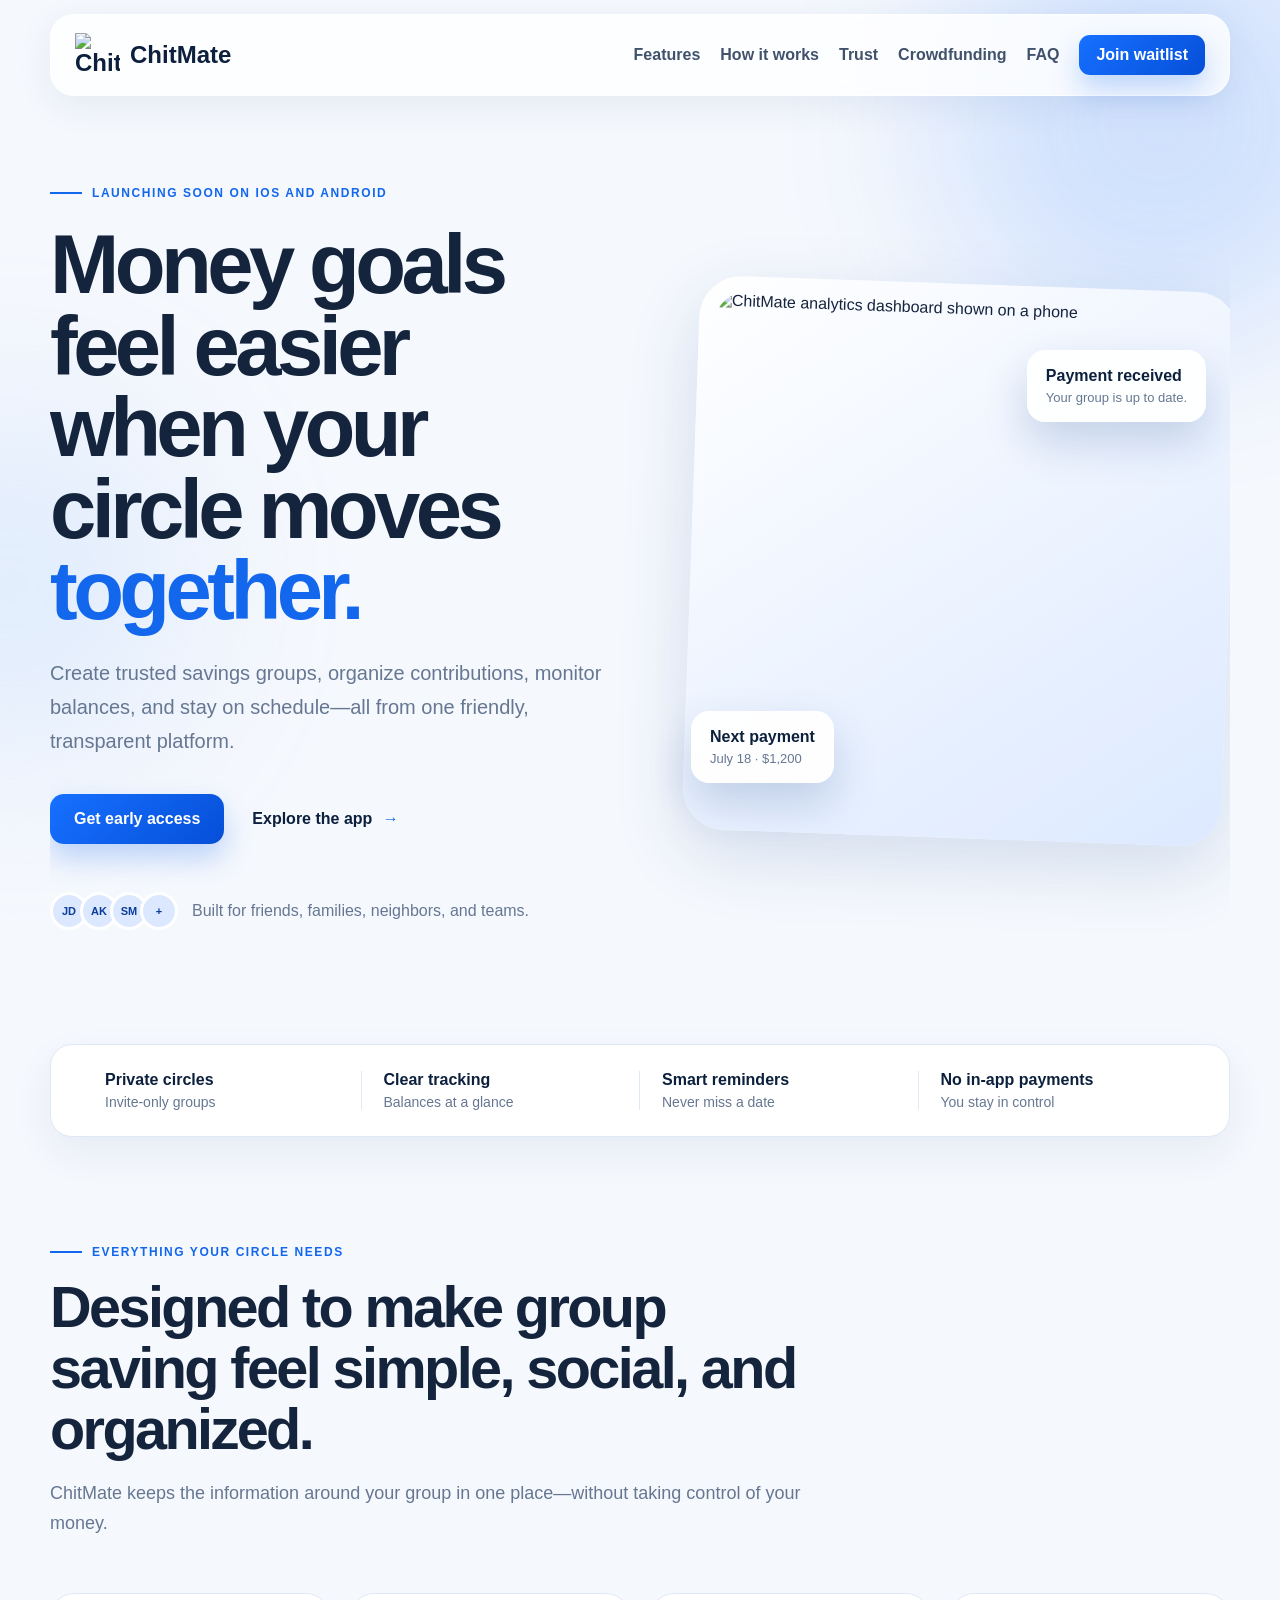
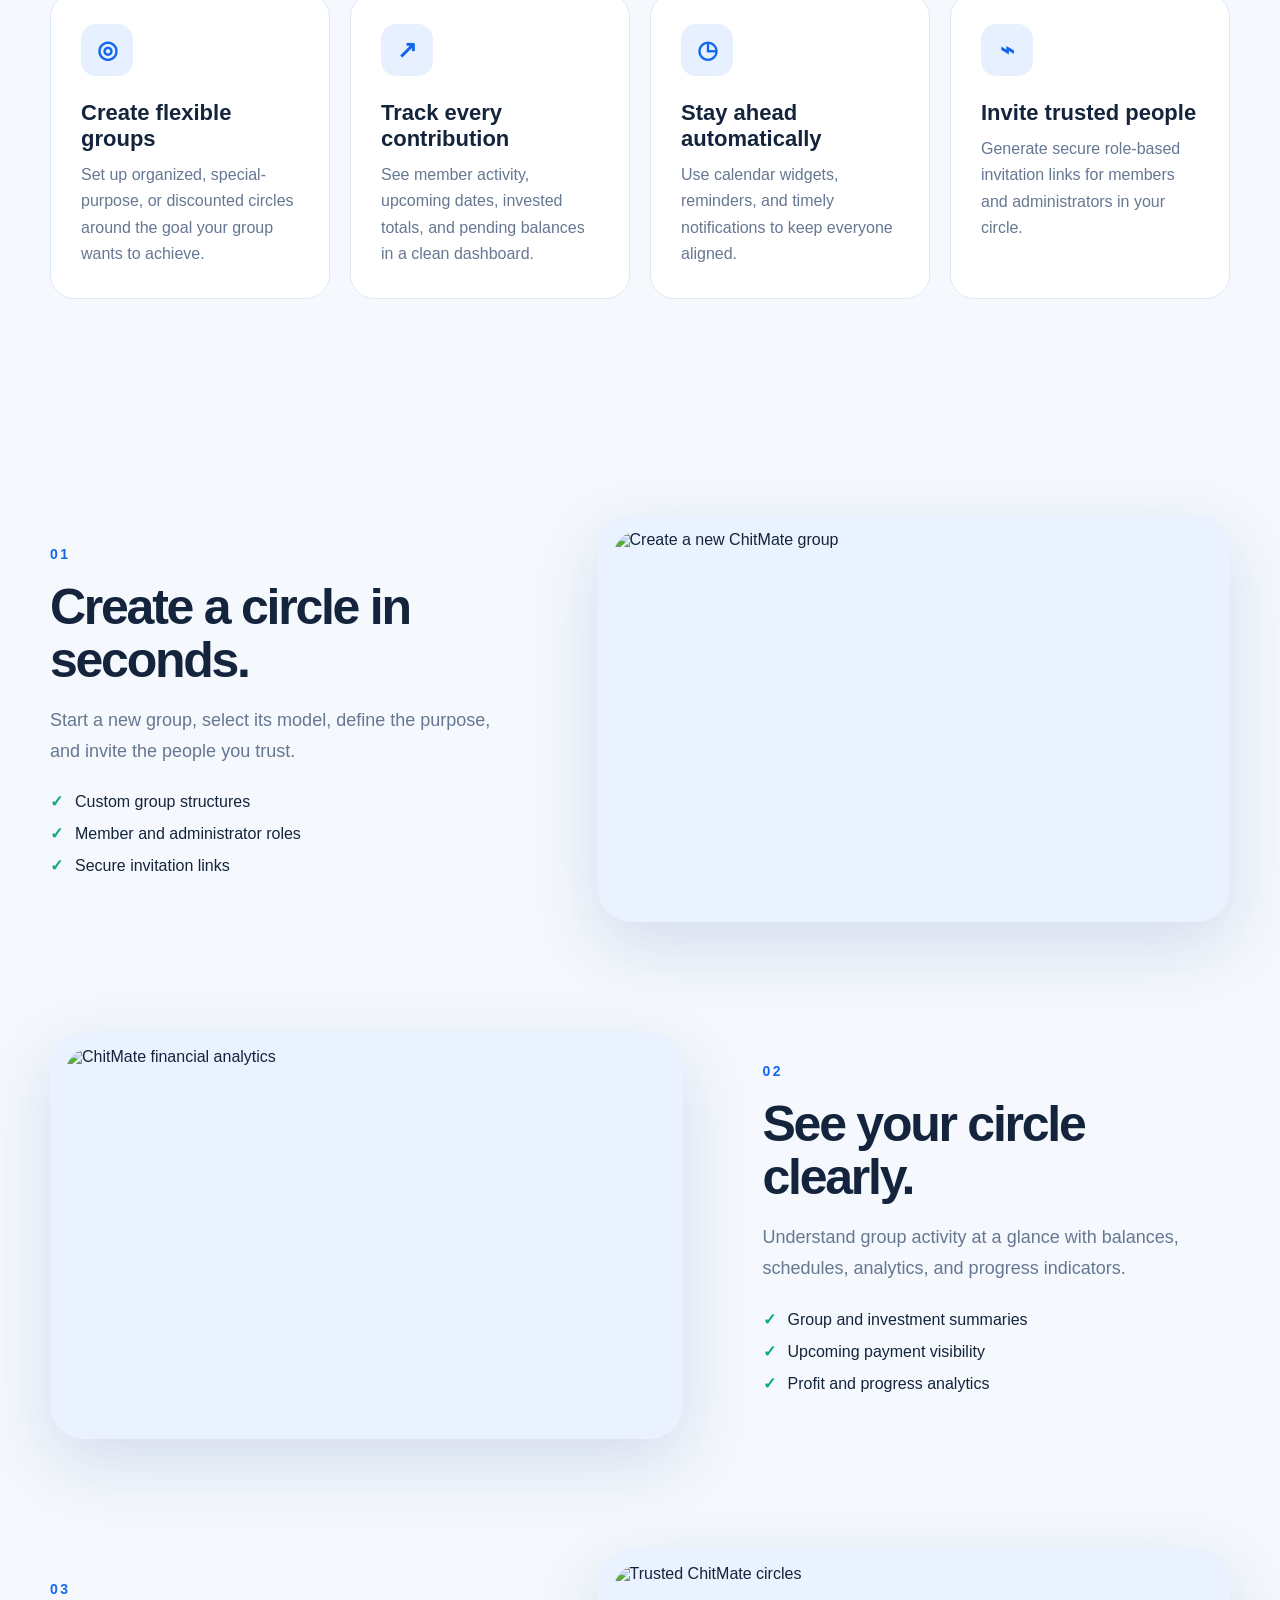
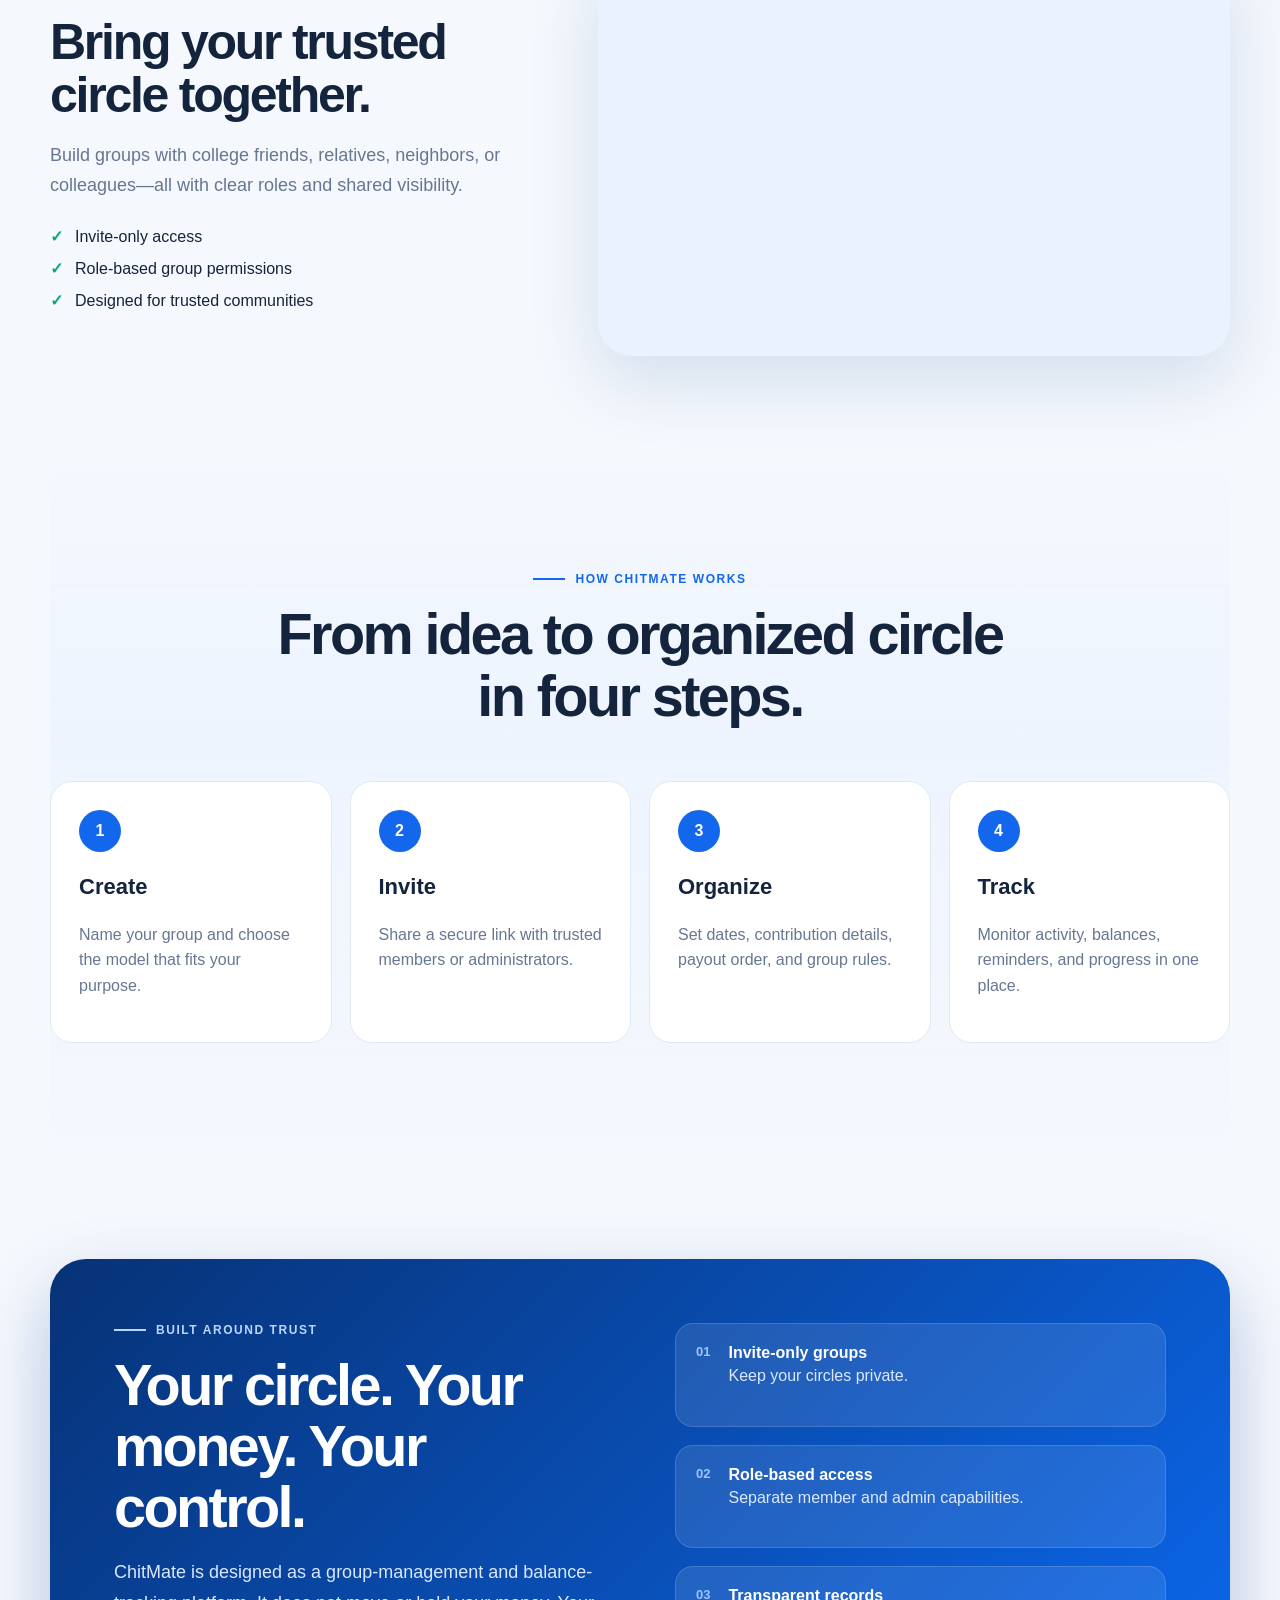
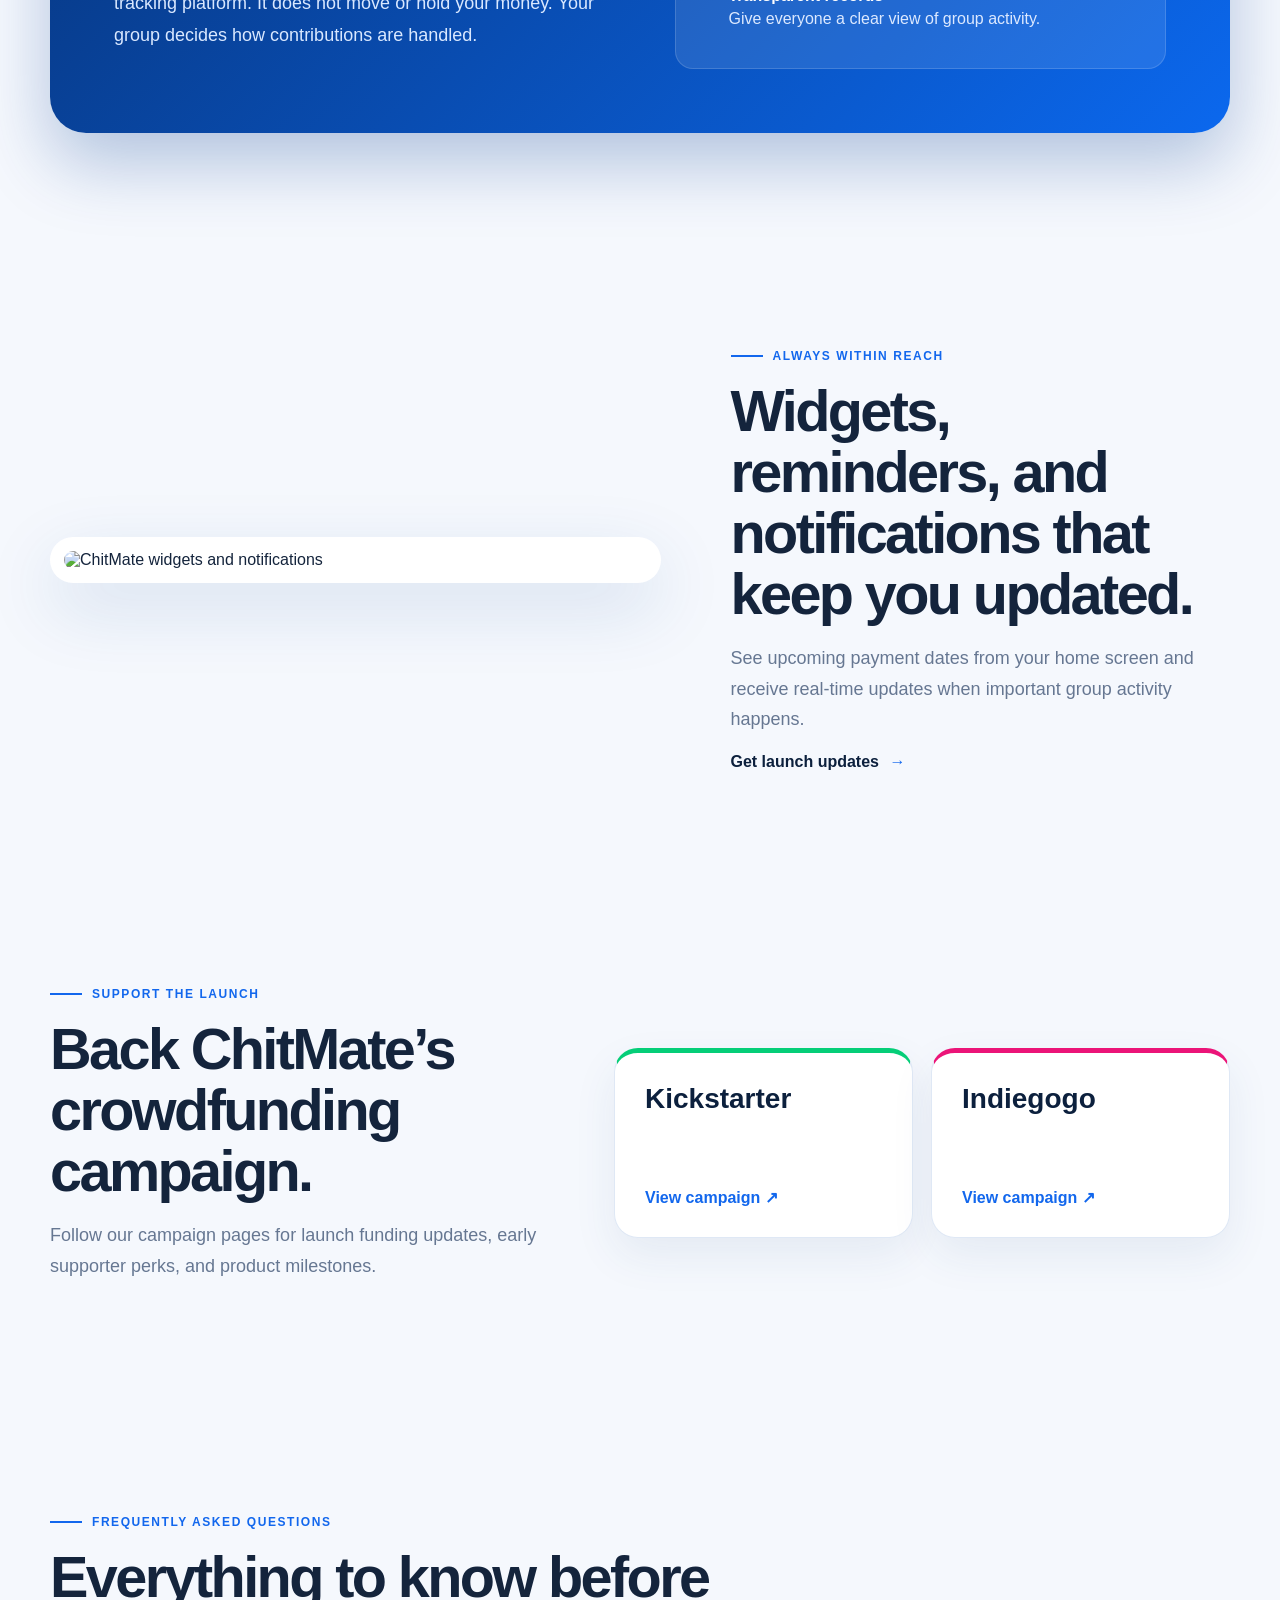
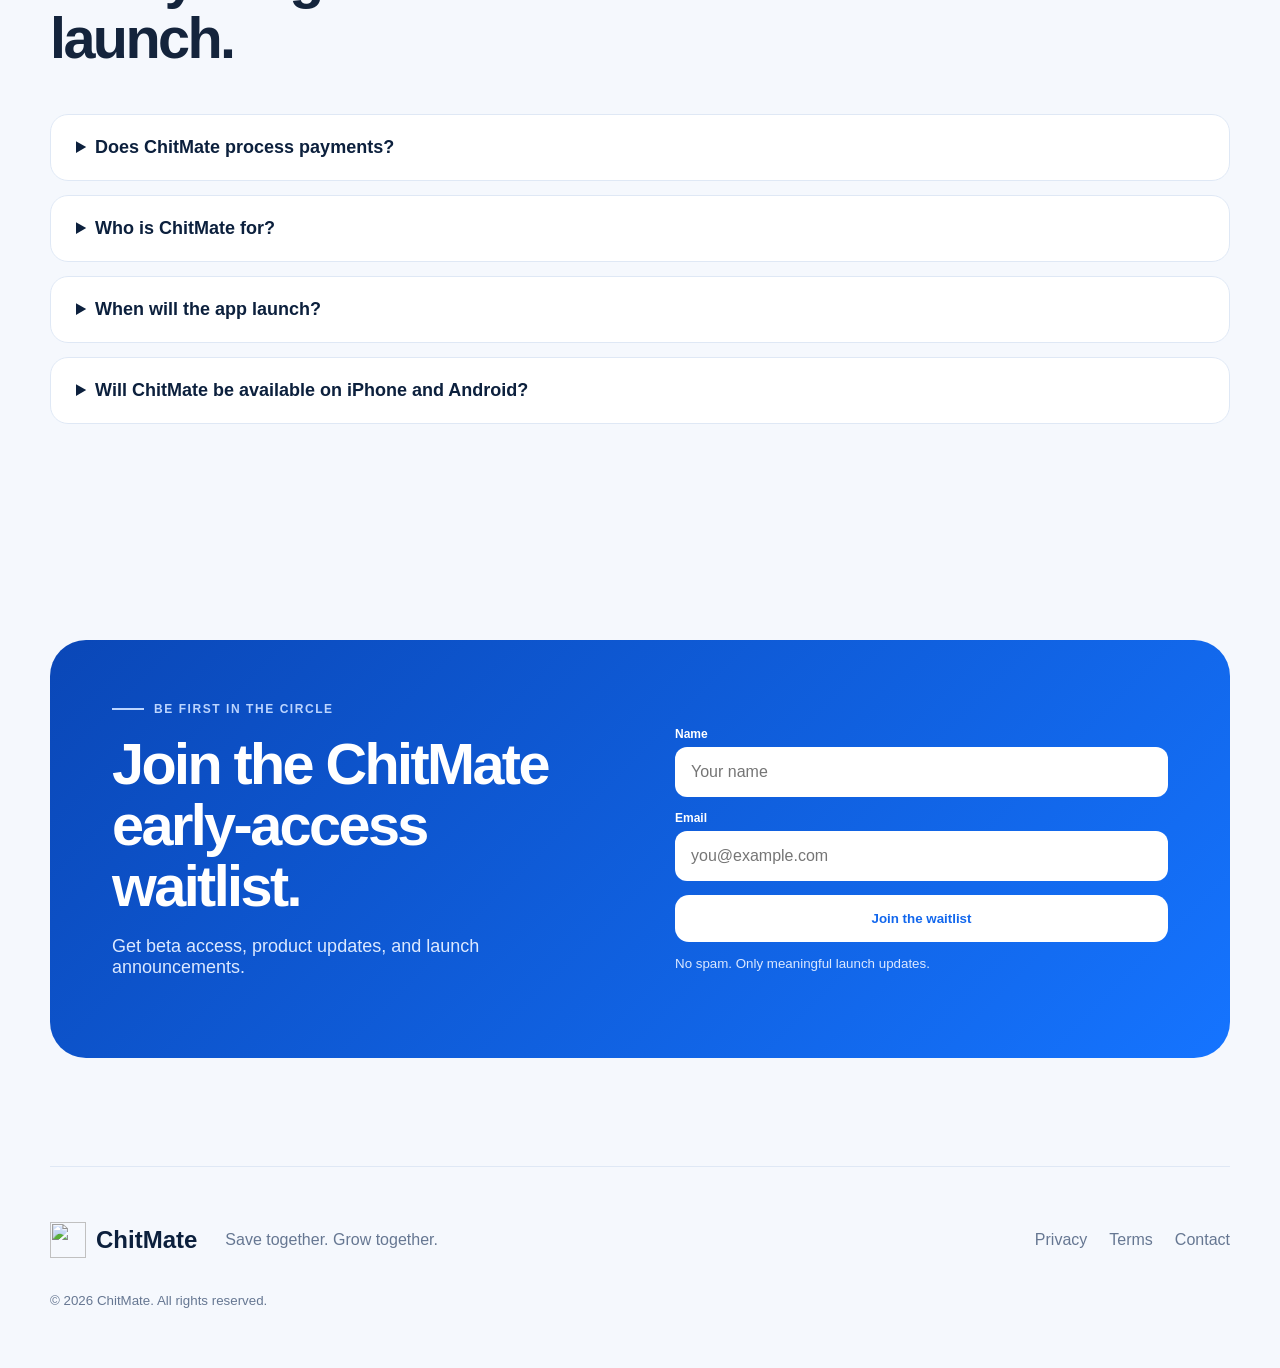
==== index.html @ e9d5e206 "Add files via upload" ====
<!doctype html>
<html lang="en">
<head>
  <meta charset="utf-8" />
  <meta name="viewport" content="width=device-width, initial-scale=1" />
  <meta name="description" content="ChitMate helps trusted circles organize rotating savings groups, track contributions, balances, reminders, and shared goals." />
  <meta name="theme-color" content="#1167ef" />
  <meta property="og:title" content="ChitMate — Save together. Grow together." />
  <meta property="og:description" content="A modern platform for trusted savings circles with analytics, reminders, and transparent group management." />
  <meta property="og:image" content="assets/analytics-feature.png" />
  <title>ChitMate — Save together. Grow together.</title>
  <link rel="icon" href="assets/chitmate-logo.png" />
  <link rel="stylesheet" href="styles.css?v=20260617" />
</head>
<body>
  <div class="ambient ambient-one"></div>
  <div class="ambient ambient-two"></div>

  <header class="site-header">
    <a class="brand" href="#top" aria-label="ChitMate home">
      <img src="assets/chitmate-logo.png" alt="ChitMate logo" />
      <span>ChitMate</span>
    </a>
    <button class="menu-button" aria-label="Open navigation" aria-expanded="false">☰</button>
    <nav class="nav-links" aria-label="Main navigation">
      <a href="#features">Features</a>
      <a href="#how-it-works">How it works</a>
      <a href="#trust">Trust</a>
      <a href="#crowdfunding">Crowdfunding</a>
      <a href="#faq">FAQ</a>
      <a class="button button-small" href="waitlist.html">Join waitlist</a>
    </nav>
  </header>

  <main id="top">
    <section class="hero section">
      <div class="hero-copy reveal">
        <div class="eyebrow"><span></span> Launching soon on iOS and Android</div>
        <h1>Money goals feel easier when your circle moves <em>together.</em></h1>
        <p class="hero-text">Create trusted savings groups, organize contributions, monitor balances, and stay on schedule—all from one friendly, transparent platform.</p>
        <div class="hero-actions">
          <a class="button" href="waitlist.html">Get early access</a>
          <a class="text-link" href="#features">Explore the app <span>→</span></a>
        </div>
        <div class="social-proof">
          <div class="avatars"><span>JD</span><span>AK</span><span>SM</span><span>+</span></div>
          <p>Built for friends, families, neighbors, and teams.</p>
        </div>
      </div>

      <div class="hero-visual reveal">
        <div class="phone-shell">
          <img src="assets/analytics-feature.png" alt="ChitMate analytics dashboard shown on a phone" />
        </div>
        <div class="floating-card floating-one">
          <strong>Payment received</strong>
          <span>Your group is up to date.</span>
        </div>
        <div class="floating-card floating-two">
          <strong>Next payment</strong>
          <span>July 18 · $1,200</span>
        </div>
      </div>
    </section>

    <section class="trust-strip" aria-label="ChitMate benefits">
      <div><strong>Private circles</strong><span>Invite-only groups</span></div>
      <div><strong>Clear tracking</strong><span>Balances at a glance</span></div>
      <div><strong>Smart reminders</strong><span>Never miss a date</span></div>
      <div><strong>No in-app payments</strong><span>You stay in control</span></div>
    </section>

    <section class="section intro" id="features">
      <div class="section-heading reveal">
        <div class="eyebrow"><span></span> Everything your circle needs</div>
        <h2>Designed to make group saving feel simple, social, and organized.</h2>
        <p>ChitMate keeps the information around your group in one place—without taking control of your money.</p>
      </div>

      <div class="feature-grid">
        <article class="feature-card reveal">
          <div class="feature-icon">◎</div>
          <h3>Create flexible groups</h3>
          <p>Set up organized, special-purpose, or discounted circles around the goal your group wants to achieve.</p>
        </article>
        <article class="feature-card reveal">
          <div class="feature-icon">↗</div>
          <h3>Track every contribution</h3>
          <p>See member activity, upcoming dates, invested totals, and pending balances in a clean dashboard.</p>
        </article>
        <article class="feature-card reveal">
          <div class="feature-icon">◷</div>
          <h3>Stay ahead automatically</h3>
          <p>Use calendar widgets, reminders, and timely notifications to keep everyone aligned.</p>
        </article>
        <article class="feature-card reveal">
          <div class="feature-icon">⌁</div>
          <h3>Invite trusted people</h3>
          <p>Generate secure role-based invitation links for members and administrators in your circle.</p>
        </article>
      </div>
    </section>

    <section class="showcase section">
      <div class="showcase-row reveal">
        <div class="showcase-copy">
          <span class="number">01</span>
          <h2>Create a circle in seconds.</h2>
          <p>Start a new group, select its model, define the purpose, and invite the people you trust.</p>
          <ul>
            <li>Custom group structures</li>
            <li>Member and administrator roles</li>
            <li>Secure invitation links</li>
          </ul>
        </div>
        <div class="showcase-image"><img src="assets/groups-feature.png" alt="Create a new ChitMate group" loading="lazy" /></div>
      </div>

      <div class="showcase-row reverse reveal">
        <div class="showcase-copy">
          <span class="number">02</span>
          <h2>See your circle clearly.</h2>
          <p>Understand group activity at a glance with balances, schedules, analytics, and progress indicators.</p>
          <ul>
            <li>Group and investment summaries</li>
            <li>Upcoming payment visibility</li>
            <li>Profit and progress analytics</li>
          </ul>
        </div>
        <div class="showcase-image"><img src="assets/analytics-feature.png" alt="ChitMate financial analytics" loading="lazy" /></div>
      </div>

      <div class="showcase-row reveal">
        <div class="showcase-copy">
          <span class="number">03</span>
          <h2>Bring your trusted circle together.</h2>
          <p>Build groups with college friends, relatives, neighbors, or colleagues—all with clear roles and shared visibility.</p>
          <ul>
            <li>Invite-only access</li>
            <li>Role-based group permissions</li>
            <li>Designed for trusted communities</li>
          </ul>
        </div>
        <div class="showcase-image"><img src="assets/trusted-circles.png" alt="Trusted ChitMate circles" loading="lazy" /></div>
      </div>
    </section>

    <section class="section steps" id="how-it-works">
      <div class="section-heading centered reveal">
        <div class="eyebrow"><span></span> How ChitMate works</div>
        <h2>From idea to organized circle in four steps.</h2>
      </div>
      <div class="steps-grid">
        <div class="step reveal"><b>1</b><h3>Create</h3><p>Name your group and choose the model that fits your purpose.</p></div>
        <div class="step reveal"><b>2</b><h3>Invite</h3><p>Share a secure link with trusted members or administrators.</p></div>
        <div class="step reveal"><b>3</b><h3>Organize</h3><p>Set dates, contribution details, payout order, and group rules.</p></div>
        <div class="step reveal"><b>4</b><h3>Track</h3><p>Monitor activity, balances, reminders, and progress in one place.</p></div>
      </div>
    </section>

    <section class="section security" id="trust">
      <div class="security-panel reveal">
        <div>
          <div class="eyebrow light"><span></span> Built around trust</div>
          <h2>Your circle. Your money. Your control.</h2>
          <p>ChitMate is designed as a group-management and balance-tracking platform. It does not move or hold your money. Your group decides how contributions are handled.</p>
        </div>
        <div class="security-points">
          <div><b>01</b><span><strong>Invite-only groups</strong>Keep your circles private.</span></div>
          <div><b>02</b><span><strong>Role-based access</strong>Separate member and admin capabilities.</span></div>
          <div><b>03</b><span><strong>Transparent records</strong>Give everyone a clear view of group activity.</span></div>
        </div>
      </div>
    </section>

    <section class="section widgets reveal">
      <div class="widgets-image"><img src="assets/widgets-feature.png" alt="ChitMate widgets and notifications" loading="lazy" /></div>
      <div class="widgets-copy">
        <div class="eyebrow"><span></span> Always within reach</div>
        <h2>Widgets, reminders, and notifications that keep you updated.</h2>
        <p>See upcoming payment dates from your home screen and receive real-time updates when important group activity happens.</p>
        <a class="text-link" href="waitlist.html">Get launch updates <span>→</span></a>
      </div>
    </section>

    <section class="section crowdfunding" id="crowdfunding">
      <div class="section-heading reveal">
        <div class="eyebrow"><span></span> Support the launch</div>
        <h2>Back ChitMate’s crowdfunding campaign.</h2>
        <p>Follow our campaign pages for launch funding updates, early supporter perks, and product milestones.</p>
      </div>
      <div class="crowdfunding-links reveal">
        <a class="crowdfunding-link kickstarter" href="https://www.kickstarter.com/" target="_blank" rel="noopener">
          <strong>Kickstarter</strong>
          <span>View campaign</span>
        </a>
        <a class="crowdfunding-link indiegogo" href="https://www.indiegogo.com/" target="_blank" rel="noopener">
          <strong>Indiegogo</strong>
          <span>View campaign</span>
        </a>
      </div>
    </section>

    <section class="section faq" id="faq">
      <div class="section-heading reveal">
        <div class="eyebrow"><span></span> Frequently asked questions</div>
        <h2>Everything to know before launch.</h2>
      </div>
      <div class="faq-list">
        <details class="reveal"><summary>Does ChitMate process payments?</summary><p>No. ChitMate is designed to organize groups, track contributions and balances, and provide reminders. Payments are handled outside the app by the group.</p></details>
        <details class="reveal"><summary>Who is ChitMate for?</summary><p>It is built for trusted circles such as friends, family members, neighbors, colleagues, and community groups working toward shared financial goals.</p></details>
        <details class="reveal"><summary>When will the app launch?</summary><p>The public release is planned for the coming months. Join the waitlist to receive beta invitations and launch updates.</p></details>
        <details class="reveal"><summary>Will ChitMate be available on iPhone and Android?</summary><p>The launch plan includes both iOS and Android. Platform availability may be phased during beta testing.</p></details>
      </div>
    </section>

    <section class="section waitlist" id="waitlist">
      <div class="waitlist-card reveal">
        <div>
          <div class="eyebrow light"><span></span> Be first in the circle</div>
          <h2>Join the ChitMate early-access waitlist.</h2>
          <p>Get beta access, product updates, and launch announcements.</p>
        </div>
        <form name="waitlist" method="POST" data-netlify="true" netlify-honeypot="bot-field" id="waitlist-form">
          <input type="hidden" name="form-name" value="waitlist" />
          <p class="hidden"><label>Don’t fill this out: <input name="bot-field" /></label></p>
          <label><span>Name</span><input required name="name" type="text" placeholder="Your name" /></label>
          <label><span>Email</span><input required name="email" type="email" placeholder="you@example.com" /></label>
          <button class="button button-white" type="submit">Join the waitlist</button>
          <small id="form-message">No spam. Only meaningful launch updates.</small>
        </form>
      </div>
    </section>
  </main>

  <footer>
    <a class="brand" href="#top"><img src="assets/chitmate-logo.png" alt="" /><span>ChitMate</span></a>
    <p>Save together. Grow together.</p>
    <div><a href="privacy.html">Privacy</a><a href="terms.html">Terms</a><a href="mailto:hello@yourdomain.com">Contact</a></div>
    <small>© <span id="year"></span> ChitMate. All rights reserved.</small>
  </footer>

  <script src="script.js?v=20260617"></script>
</body>
</html>
---- styles.css ----
:root{
  --blue:#1267ed;--blue-dark:#0b3d99;--navy:#0c203d;--ink:#14243c;
  --muted:#667792;--bg:#f5f8fd;--line:#dfe8f5;--white:#fff;--green:#0ca77e;
  --shadow:0 24px 70px rgba(22,72,150,.15);--radius:28px
}
*{box-sizing:border-box}html{scroll-behavior:smooth}body{margin:0;font-family:Inter,ui-sans-serif,-apple-system,BlinkMacSystemFont,"Segoe UI",sans-serif;background:var(--bg);color:var(--ink);overflow-x:hidden}a{text-decoration:none;color:inherit}img{max-width:100%;display:block}.ambient{position:fixed;border-radius:50%;filter:blur(80px);opacity:.28;z-index:-1}.ambient-one{width:440px;height:440px;background:#75a9ff;right:-100px;top:-100px}.ambient-two{width:360px;height:360px;background:#b5d3ff;left:-170px;top:45%}
.site-header{width:min(1180px,calc(100% - 36px));height:82px;margin:14px auto 0;display:flex;align-items:center;justify-content:space-between;padding:0 24px;background:rgba(255,255,255,.82);backdrop-filter:blur(18px);border:1px solid rgba(255,255,255,.85);border-radius:24px;position:sticky;top:12px;z-index:20;box-shadow:0 10px 35px rgba(40,79,130,.08)}.brand{display:flex;align-items:center;gap:10px;font-size:24px;font-weight:800;color:var(--navy)}.brand img{width:45px;height:45px;object-fit:contain}.nav-links{display:flex;gap:20px;align-items:center;color:#40516b;font-weight:650}.nav-links>a:not(.button):hover{color:var(--blue)}.menu-button{display:none;border:0;background:none;font-size:24px}
.section{width:min(1180px,calc(100% - 36px));margin:0 auto;padding:108px 0}.hero{min-height:780px;display:grid;grid-template-columns:1.02fr .98fr;gap:80px;align-items:center;padding-top:90px;overflow:hidden}.eyebrow{display:flex;align-items:center;gap:10px;text-transform:uppercase;letter-spacing:.13em;font-size:12px;font-weight:800;color:var(--blue)}.eyebrow span{width:32px;height:2px;background:currentColor}.hero h1{font-size:clamp(52px,6.5vw,88px);line-height:.98;letter-spacing:-.055em;margin:24px 0}.hero h1 em{font-style:normal;color:var(--blue)}.hero-text{font-size:20px;line-height:1.7;color:var(--muted);max-width:650px}.hero-actions{display:flex;align-items:center;gap:28px;margin-top:36px}.button{display:inline-flex;align-items:center;justify-content:center;background:linear-gradient(135deg,#1670ff,#064fd8);color:#fff;border:0;border-radius:14px;padding:16px 24px;font-weight:800;box-shadow:0 14px 28px rgba(19,103,237,.25);cursor:pointer}.button-small{padding:11px 17px;border-radius:11px}.text-link{font-weight:800;color:var(--navy)}.text-link span{color:var(--blue);margin-left:6px}.social-proof{display:flex;align-items:center;gap:14px;margin-top:42px;color:var(--muted)}.avatars{display:flex}.avatars span{width:38px;height:38px;border-radius:50%;display:grid;place-items:center;background:#dbe8ff;border:3px solid white;margin-left:-8px;color:var(--blue-dark);font-size:11px;font-weight:800}.avatars span:first-child{margin-left:0}
.hero-visual{position:relative;min-width:0}.phone-shell{padding:16px;border-radius:42px;background:linear-gradient(145deg,#fff,#dce9ff);box-shadow:var(--shadow);transform:rotate(2deg)}.phone-shell img{border-radius:30px;aspect-ratio:1/1.03;object-fit:cover}.floating-card{position:absolute;background:rgba(255,255,255,.96);border:1px solid white;border-radius:18px;padding:16px 18px;box-shadow:0 20px 45px rgba(21,67,133,.2);display:flex;flex-direction:column;gap:5px;animation:float 5s ease-in-out infinite}.floating-card strong{color:var(--navy)}.floating-card span{color:var(--muted);font-size:13px}.floating-one{right:24px;top:12%}.floating-two{left:0;bottom:10%;animation-delay:-2.5s}@keyframes float{50%{transform:translateY(-12px)}}
.trust-strip{width:min(1180px,calc(100% - 36px));margin:auto;background:#fff;border:1px solid var(--line);border-radius:22px;padding:26px 32px;display:grid;grid-template-columns:repeat(4,1fr);box-shadow:0 16px 38px rgba(38,77,132,.07)}.trust-strip div{padding:0 22px;border-right:1px solid var(--line);display:flex;flex-direction:column;gap:5px}.trust-strip div:last-child{border:0}.trust-strip strong{color:var(--navy)}.trust-strip span{font-size:14px;color:var(--muted)}
.section-heading{max-width:760px}.section-heading.centered{text-align:center;margin:auto}.section-heading.centered .eyebrow{justify-content:center}.section h2{font-size:clamp(38px,4.5vw,62px);line-height:1.06;letter-spacing:-.045em;margin:18px 0}.section-heading p,.showcase-copy p,.widgets-copy p{font-size:18px;line-height:1.7;color:var(--muted)}.feature-grid{display:grid;grid-template-columns:repeat(4,1fr);gap:20px;margin-top:54px}.feature-card{background:#fff;border:1px solid var(--line);border-radius:24px;padding:30px;transition:.25s ease}.feature-card:hover{transform:translateY(-7px);box-shadow:var(--shadow)}.feature-icon{width:52px;height:52px;display:grid;place-items:center;border-radius:15px;background:#e7f0ff;color:var(--blue);font-size:24px;font-weight:900}.feature-card h3{font-size:22px;margin:24px 0 10px}.feature-card p{margin:0;color:var(--muted);line-height:1.65}
.showcase{display:flex;flex-direction:column;gap:110px}.showcase-row{display:grid;grid-template-columns:.85fr 1.15fr;gap:80px;align-items:center}.showcase-row.reverse{grid-template-columns:1.15fr .85fr}.showcase-row.reverse .showcase-copy{order:2}.showcase-copy .number{font-size:14px;font-weight:900;color:var(--blue);letter-spacing:.18em}.showcase-copy h2{font-size:50px}.showcase-copy ul{padding:0;list-style:none;display:grid;gap:13px;margin-top:26px}.showcase-copy li:before{content:"✓";color:var(--green);font-weight:900;margin-right:12px}.showcase-image{background:#eaf2ff;padding:16px;border-radius:34px;box-shadow:var(--shadow)}.showcase-image img{border-radius:24px;width:100%;aspect-ratio:16/10;object-fit:cover}
.steps{background:linear-gradient(180deg,transparent,#edf4ff 40%,transparent)}.steps-grid{display:grid;grid-template-columns:repeat(4,1fr);gap:18px;margin-top:54px}.step{background:#fff;border:1px solid var(--line);border-radius:22px;padding:28px}.step b{width:42px;height:42px;border-radius:50%;display:grid;place-items:center;background:var(--blue);color:#fff}.step h3{font-size:22px}.step p{color:var(--muted);line-height:1.6}
.security-panel{background:linear-gradient(135deg,#073276,#0b68ee);color:#fff;border-radius:36px;padding:64px;display:grid;grid-template-columns:1fr 1fr;gap:70px;box-shadow:0 30px 70px rgba(4,58,144,.28)}.eyebrow.light{color:#bcd5ff}.security-panel p{color:#d9e8ff;font-size:18px;line-height:1.75}.security-points{display:grid;gap:18px}.security-points>div{display:flex;gap:18px;padding:20px;border-radius:18px;background:rgba(255,255,255,.1);border:1px solid rgba(255,255,255,.15)}.security-points b{font-size:13px;color:#9cc4ff}.security-points span{display:flex;flex-direction:column;gap:5px;color:#dce9ff}.security-points strong{color:white}
.widgets{display:grid;grid-template-columns:1.1fr .9fr;gap:70px;align-items:center}.widgets-image{padding:14px;background:#fff;border-radius:30px;box-shadow:var(--shadow)}.widgets-image img{border-radius:22px}.faq-list{display:grid;gap:14px;margin-top:45px}.faq details{background:#fff;border:1px solid var(--line);border-radius:18px;padding:22px 25px}.faq summary{font-size:18px;font-weight:800;cursor:pointer;color:var(--navy)}.faq details p{color:var(--muted);line-height:1.7;margin-bottom:0}
.crowdfunding{display:grid;grid-template-columns:.9fr 1.1fr;gap:60px;align-items:center}.crowdfunding-links{display:grid;grid-template-columns:repeat(2,minmax(0,1fr));gap:18px}.crowdfunding-link{min-height:190px;padding:30px;border-radius:24px;background:#fff;border:1px solid var(--line);box-shadow:0 18px 44px rgba(38,77,132,.08);display:flex;flex-direction:column;justify-content:space-between;transition:.2s ease}.crowdfunding-link:hover{transform:translateY(-5px);box-shadow:var(--shadow)}.crowdfunding-link strong{font-size:28px;color:var(--navy)}.crowdfunding-link span{font-weight:850;color:var(--blue)}.crowdfunding-link span:after{content:" ↗"}.crowdfunding-link.kickstarter{border-top:5px solid #05ce78}.crowdfunding-link.indiegogo{border-top:5px solid #eb1478}
.waitlist-card{background:linear-gradient(135deg,#0a47b7,#1574ff);border-radius:36px;padding:62px;color:#fff;display:grid;grid-template-columns:1fr 1fr;gap:70px;align-items:center}.waitlist-card p{color:#dce9ff;font-size:18px}.waitlist form,.waitlist-page form{display:grid;gap:14px}.waitlist label span,.waitlist-page label span{display:block;font-size:12px;font-weight:800;margin-bottom:6px}.waitlist input,.waitlist-page input{width:100%;padding:15px;border-radius:12px;border:1px solid rgba(255,255,255,.4);font:inherit}.button-white{background:#fff;color:var(--blue);box-shadow:none}.waitlist small,.waitlist-page small{color:#dbe8ff}.hidden{display:none}
.waitlist-page{min-height:720px;display:grid;grid-template-columns:.9fr 1.1fr;gap:70px;align-items:center;padding-top:92px}.waitlist-page-copy h1{font-size:clamp(52px,6vw,82px);line-height:1;letter-spacing:-.055em;margin:24px 0}.waitlist-page-copy p{font-size:20px;line-height:1.7;color:var(--muted);max-width:640px}.waitlist-page-card{grid-template-columns:1fr}.social-links{display:grid;grid-template-columns:repeat(2,minmax(0,1fr));gap:14px;margin-top:36px;max-width:560px}.social-link{display:flex;align-items:center;justify-content:space-between;min-height:58px;padding:0 18px;border:1px solid var(--line);border-radius:16px;background:#fff;font-weight:850;color:var(--navy);box-shadow:0 14px 34px rgba(38,77,132,.07);transition:.2s ease}.social-link:after{content:"↗";color:var(--blue);font-weight:900}.social-link:hover{transform:translateY(-3px);box-shadow:var(--shadow)}.social-link.discord{border-left:5px solid #5865f2}.social-link.reddit{border-left:5px solid #ff4500}.social-link.youtube{border-left:5px solid #ff0033}.social-link.facebook{border-left:5px solid #1877f2}.social-link.instagram{border-left:5px solid #d62976}
footer{width:min(1180px,calc(100% - 36px));margin:auto;padding:48px 0 60px;border-top:1px solid var(--line);display:grid;grid-template-columns:auto 1fr auto;gap:28px;align-items:center;color:var(--muted)}footer .brand img{width:36px;height:36px}footer div{display:flex;gap:22px}footer small{grid-column:1/-1}
.reveal{opacity:0;transform:translateY(24px);transition:.7s ease}.reveal.visible{opacity:1;transform:none}
@media(max-width:900px){.menu-button{display:block}.nav-links{display:none;position:absolute;top:90px;left:0;right:0;background:#fff;padding:24px;border-radius:18px;box-shadow:var(--shadow);flex-direction:column}.nav-links.open{display:flex}.hero,.showcase-row,.showcase-row.reverse,.widgets,.crowdfunding,.security-panel,.waitlist-card,.waitlist-page{grid-template-columns:1fr}.hero{padding-top:55px}.hero-visual{max-width:650px;margin:auto}.floating-one{right:0}.floating-two{left:0}.feature-grid,.steps-grid{grid-template-columns:repeat(2,1fr)}.trust-strip{grid-template-columns:repeat(2,1fr);gap:20px}.trust-strip div{border:0;padding:0}.showcase-row.reverse .showcase-copy{order:0}footer{grid-template-columns:1fr}}
@media(max-width:600px){.site-header{height:70px;padding:0 16px}.brand{font-size:21px}.brand img{width:39px;height:39px}.section{padding:76px 0}.hero{min-height:auto;gap:46px}.hero h1{font-size:48px}.hero-text{font-size:17px}.hero-actions{align-items:flex-start;flex-direction:column}.floating-card{position:static;margin-top:12px}.trust-strip,.feature-grid,.steps-grid,.social-links,.crowdfunding-links{grid-template-columns:1fr}.showcase{gap:70px}.showcase-row,.showcase-row.reverse{gap:36px}.showcase-copy h2{font-size:40px}.security-panel,.waitlist-card{padding:34px 24px}.waitlist-page{min-height:auto;gap:42px}.waitlist-page-copy h1{font-size:48px}.widgets,.crowdfunding{gap:38px}footer div{flex-wrap:wrap}}
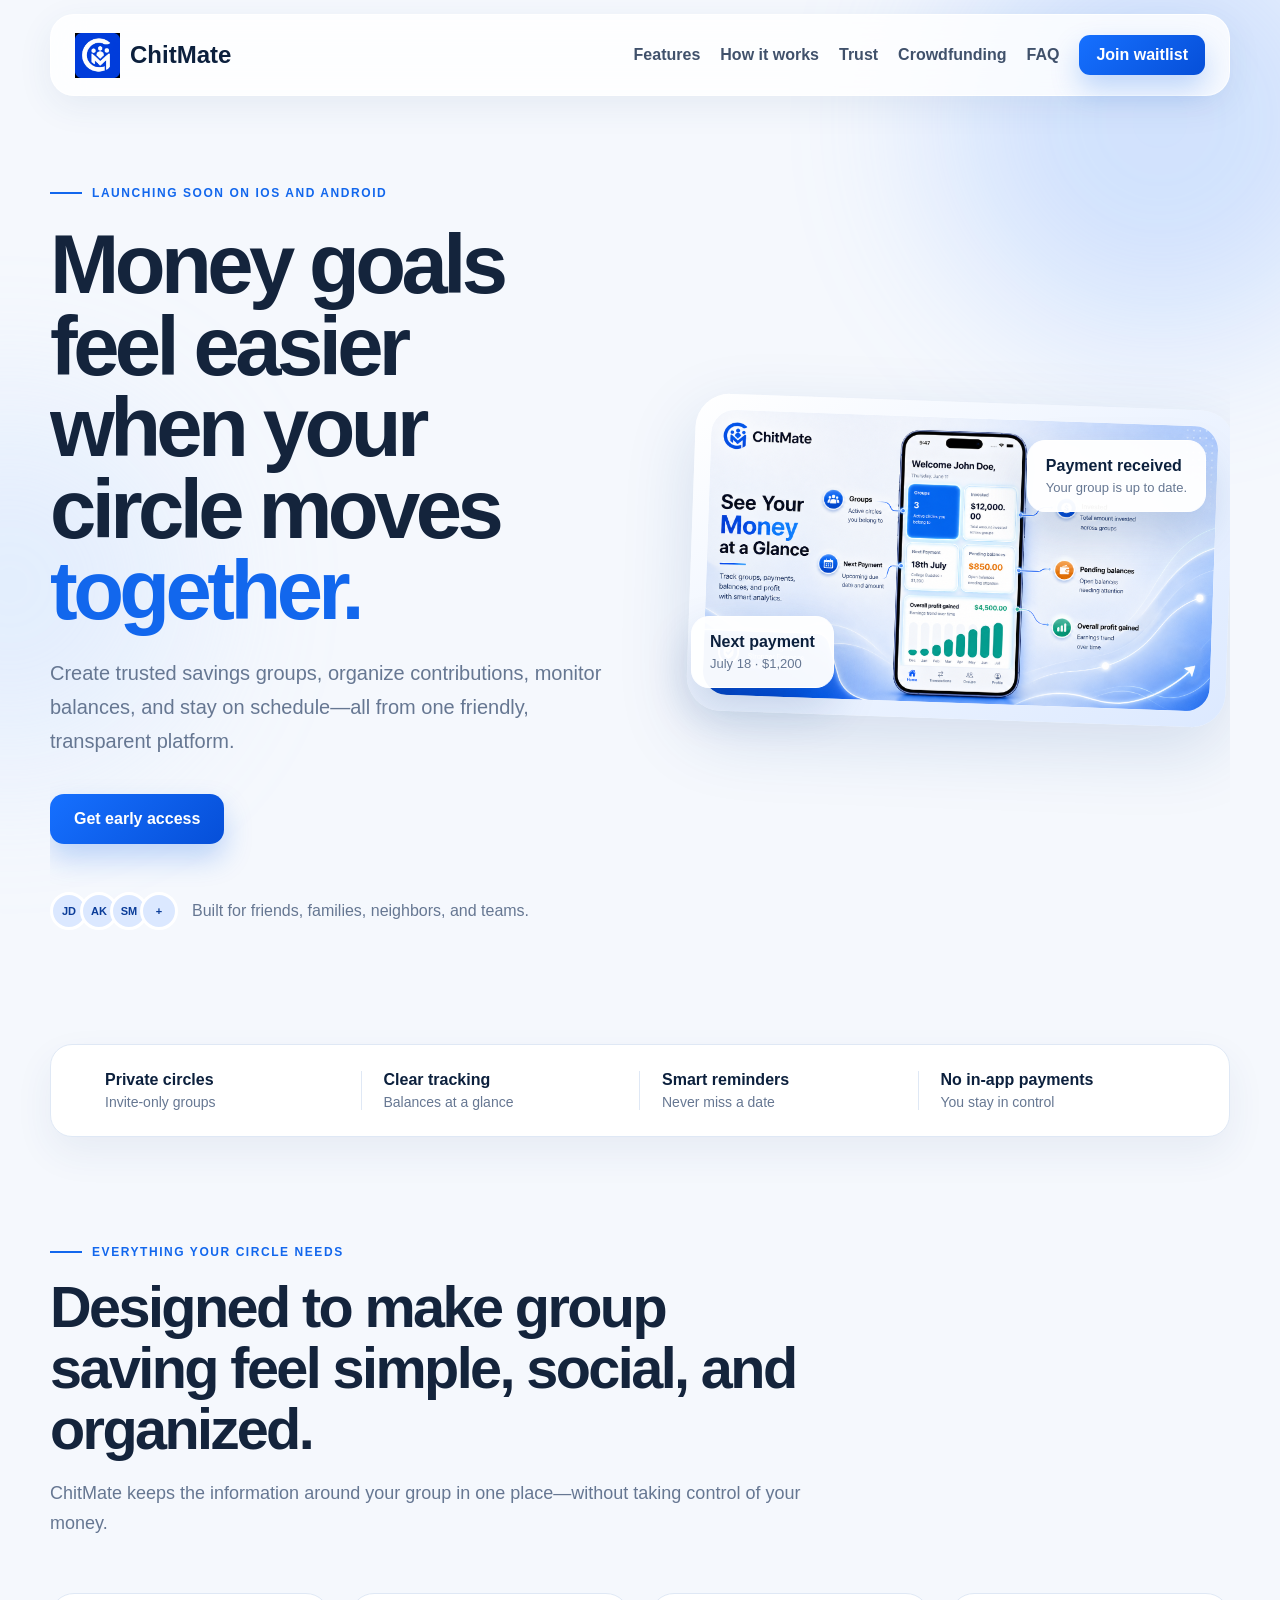
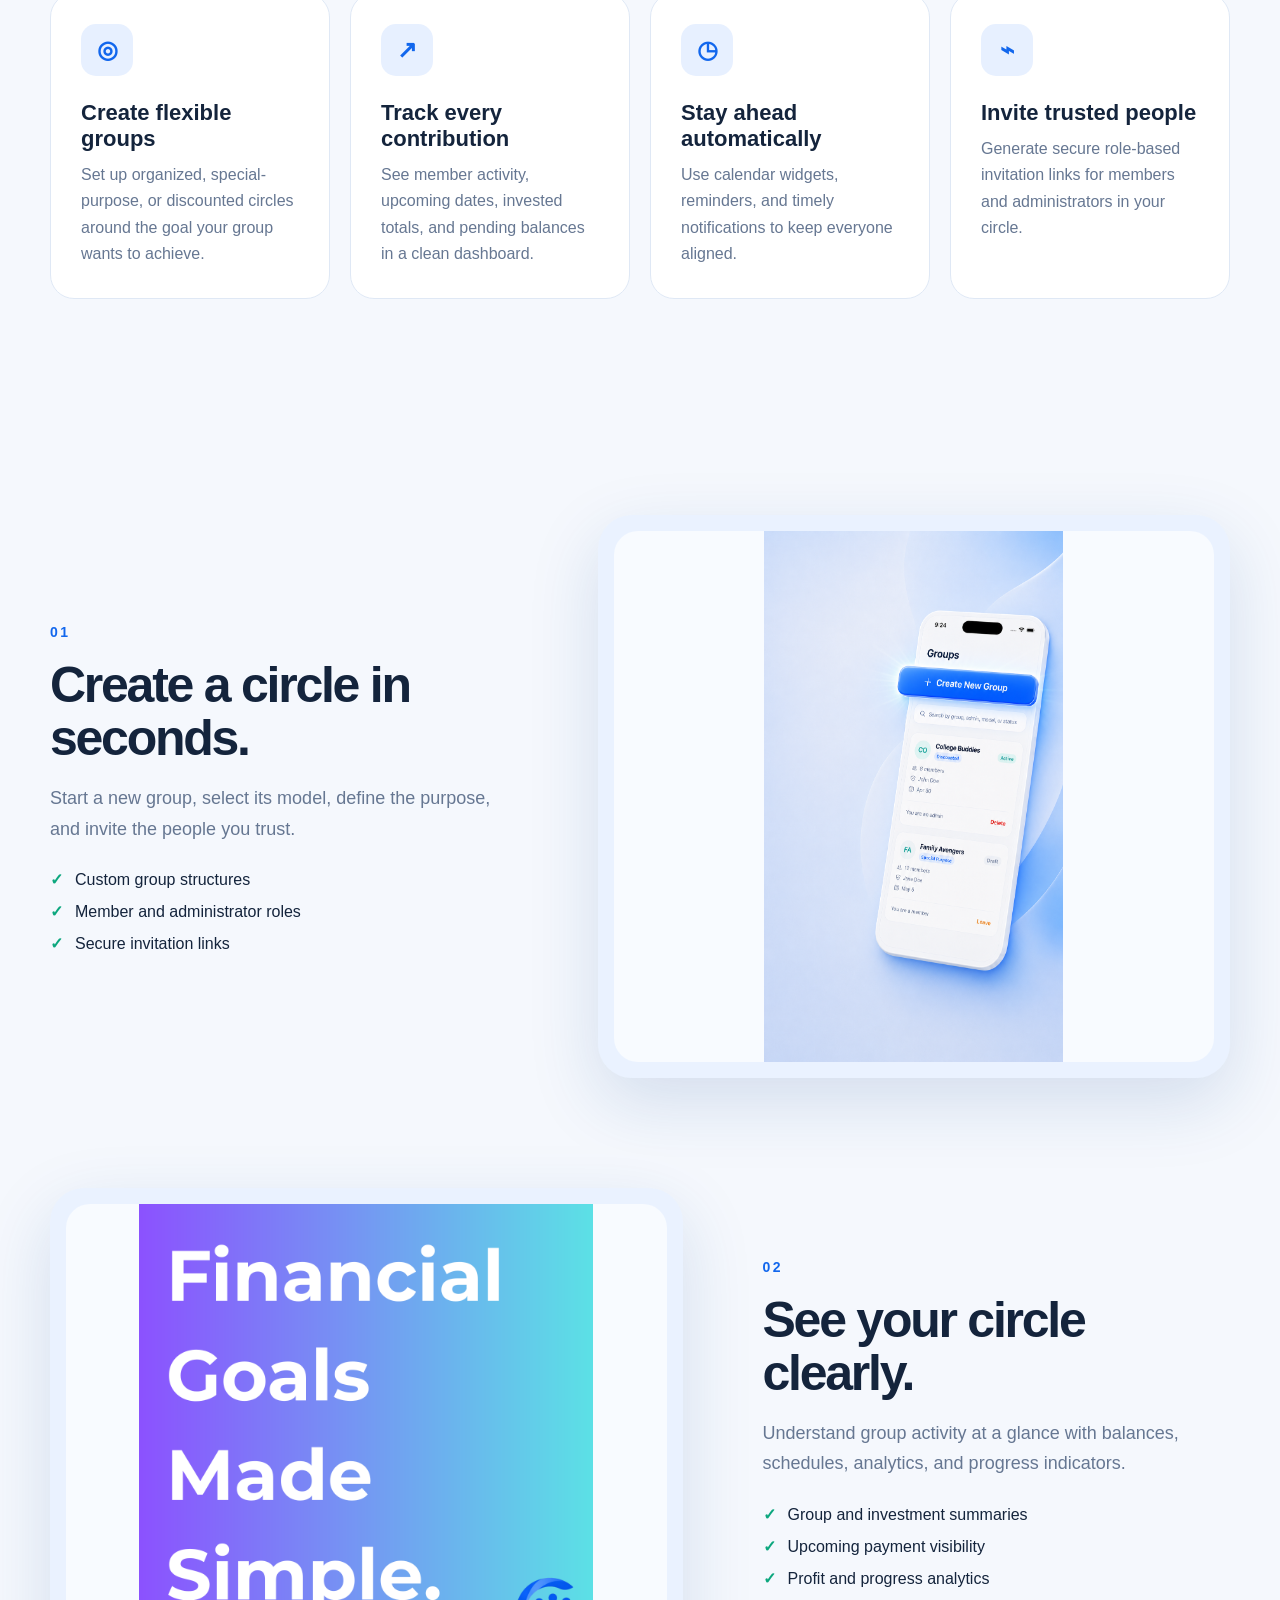
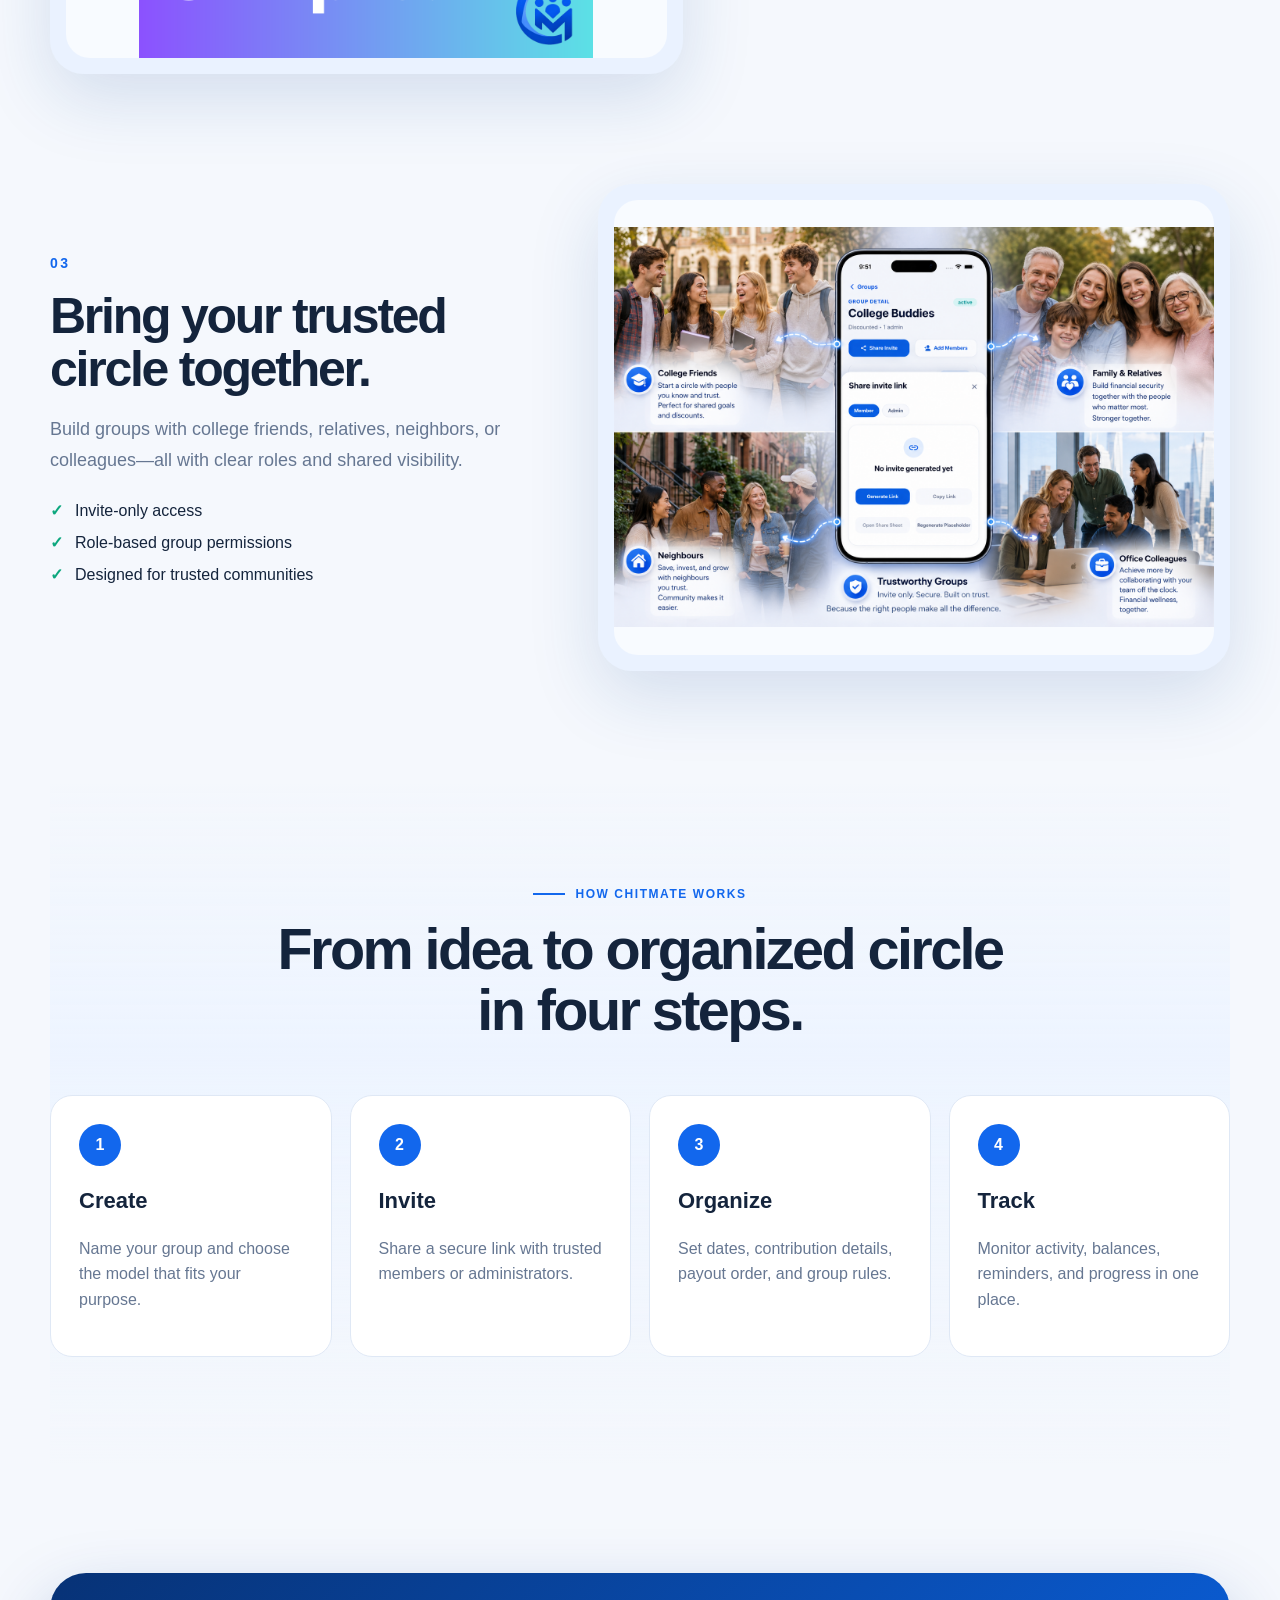
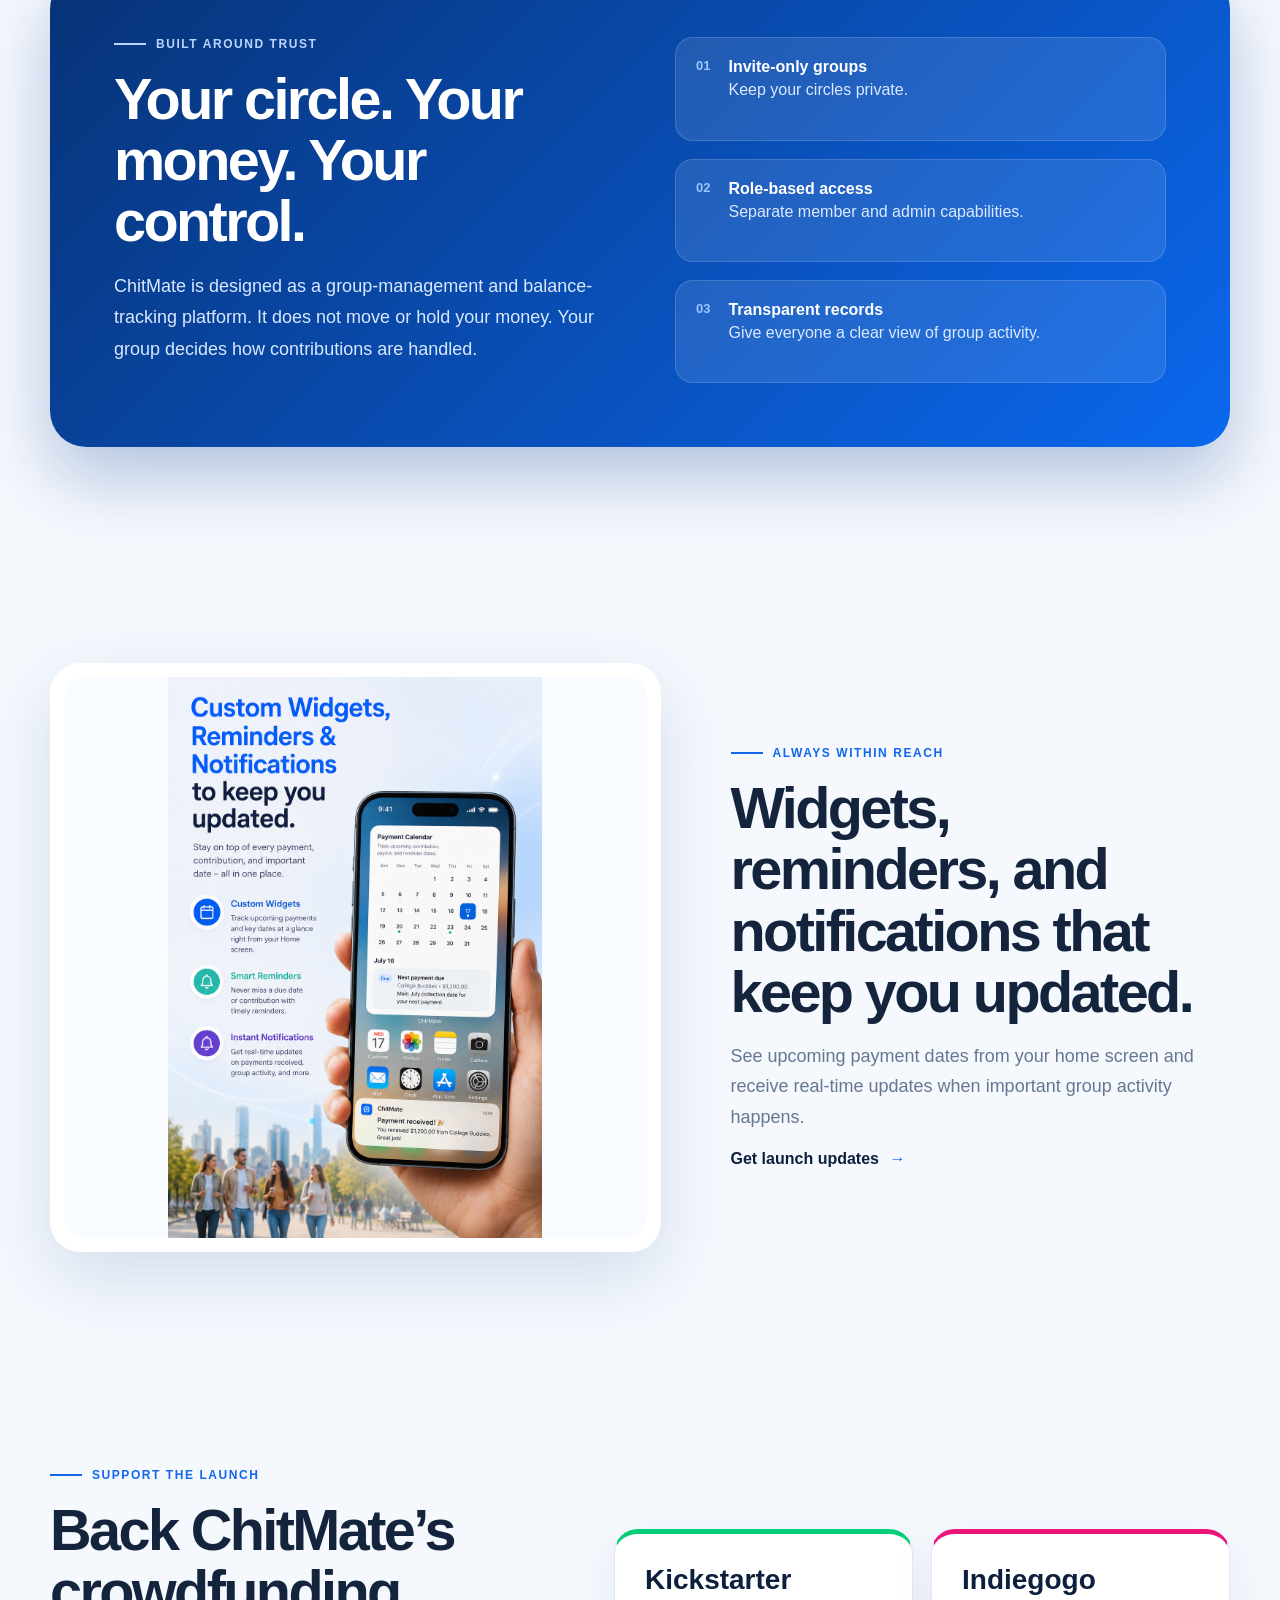
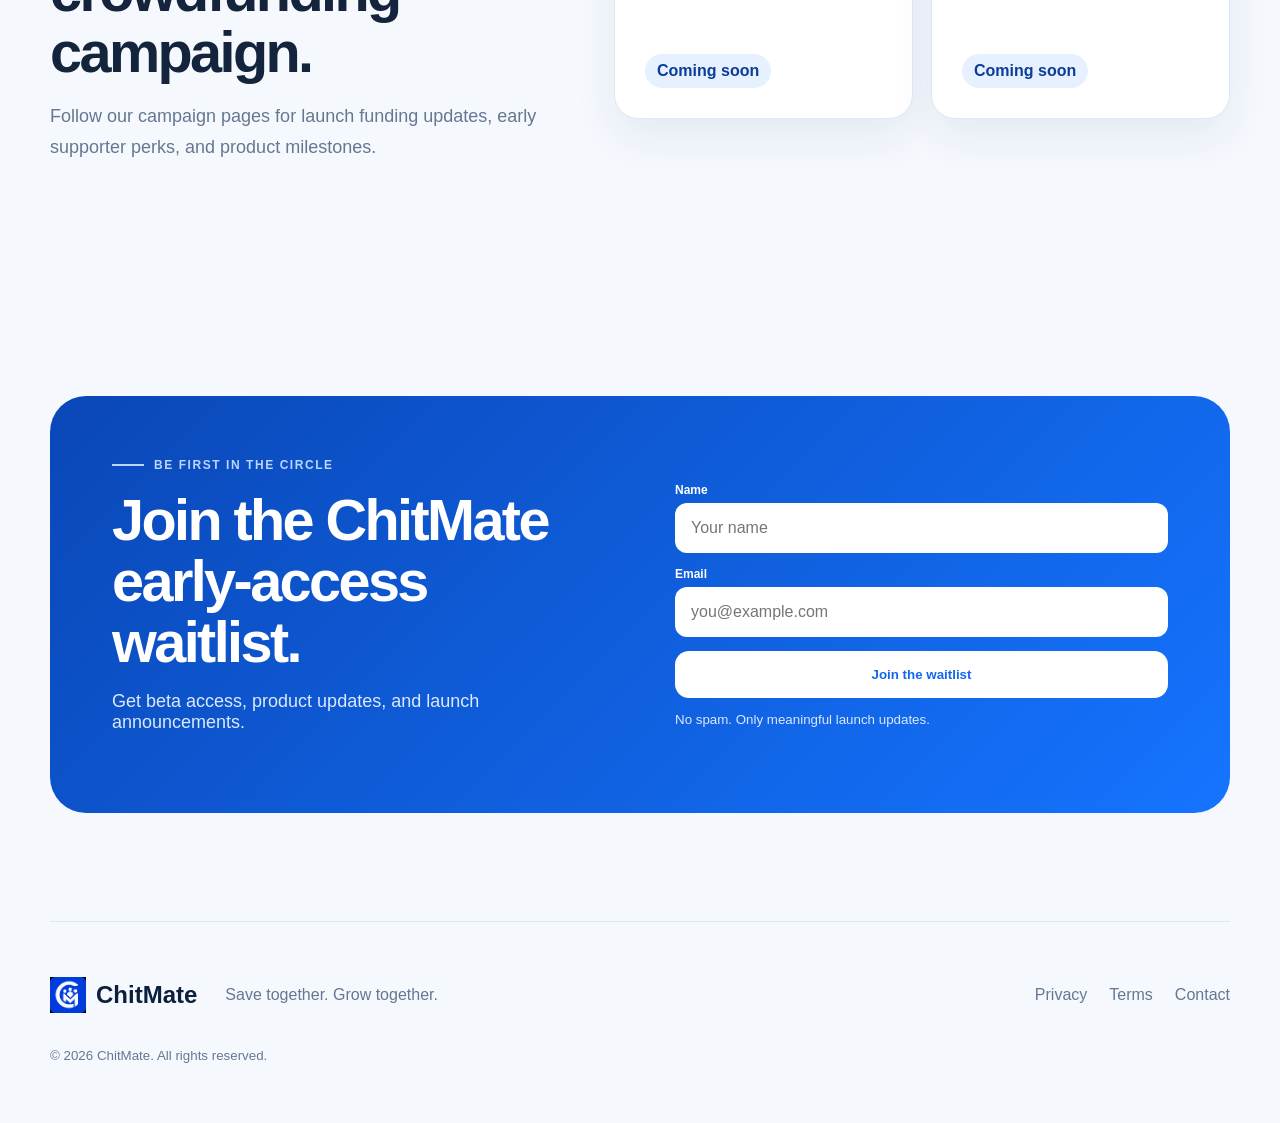
==== commit 67141f88: "Refresh homepage assets and navigation" ====
--- a/index.html
+++ b/index.html
@@ -7,10 +7,10 @@
   <meta name="theme-color" content="#1167ef" />
   <meta property="og:title" content="ChitMate — Save together. Grow together." />
   <meta property="og:description" content="A modern platform for trusted savings circles with analytics, reminders, and transparent group management." />
-  <meta property="og:image" content="assets/analytics-feature.png" />
+  <meta property="og:image" content="Assets/Kickstarter/Dashboard%20Chitmate.png" />
   <title>ChitMate — Save together. Grow together.</title>
-  <link rel="icon" href="assets/chitmate-logo.png" />
-  <link rel="stylesheet" href="styles.css?v=20260617" />
+  <link rel="icon" href="Assets/Logos/Full%20Blue%20%26%20White%20Logo.png" />
+  <link rel="stylesheet" href="styles.css?v=20260623i" />
 </head>
 <body>
   <div class="ambient ambient-one"></div>
@@ -18,7 +18,7 @@
 
   <header class="site-header">
     <a class="brand" href="#top" aria-label="ChitMate home">
-      <img src="assets/chitmate-logo.png" alt="ChitMate logo" />
+      <img src="Assets/Logos/Full%20Blue%20%26%20White%20Logo.png" alt="ChitMate logo" />
       <span>ChitMate</span>
     </a>
     <button class="menu-button" aria-label="Open navigation" aria-expanded="false">☰</button>
@@ -27,7 +27,7 @@
       <a href="#how-it-works">How it works</a>
       <a href="#trust">Trust</a>
       <a href="#crowdfunding">Crowdfunding</a>
-      <a href="#faq">FAQ</a>
+      <a href="faq.html">FAQ</a>
       <a class="button button-small" href="waitlist.html">Join waitlist</a>
     </nav>
   </header>
@@ -40,7 +40,6 @@
         <p class="hero-text">Create trusted savings groups, organize contributions, monitor balances, and stay on schedule—all from one friendly, transparent platform.</p>
         <div class="hero-actions">
           <a class="button" href="waitlist.html">Get early access</a>
-          <a class="text-link" href="#features">Explore the app <span>→</span></a>
         </div>
         <div class="social-proof">
           <div class="avatars"><span>JD</span><span>AK</span><span>SM</span><span>+</span></div>
@@ -50,7 +49,7 @@
 
       <div class="hero-visual reveal">
         <div class="phone-shell">
-          <img src="assets/analytics-feature.png" alt="ChitMate analytics dashboard shown on a phone" />
+          <span class="media-frame"><img src="Assets/Kickstarter/Dashboard%20Chitmate.png" alt="ChitMate analytics dashboard shown on a phone" /></span>
         </div>
         <div class="floating-card floating-one">
           <strong>Payment received</strong>
@@ -113,7 +112,7 @@
             <li>Secure invitation links</li>
           </ul>
         </div>
-        <div class="showcase-image"><img src="assets/groups-feature.png" alt="Create a new ChitMate group" loading="lazy" /></div>
+        <div class="showcase-image showcase-image-portrait"><span class="media-frame"><img src="Assets/Kickstarter/Create%20a%20Group%20Template%20Image.png" alt="Create a new ChitMate group" loading="lazy" /></span></div>
       </div>
 
       <div class="showcase-row reverse reveal">
@@ -127,7 +126,7 @@
             <li>Profit and progress analytics</li>
           </ul>
         </div>
-        <div class="showcase-image"><img src="assets/analytics-feature.png" alt="ChitMate financial analytics" loading="lazy" /></div>
+        <div class="showcase-image"><span class="media-frame"><img src="Assets/Kickstarter/Financial%20Goals%20Made%20Simple.png" alt="ChitMate financial analytics" loading="lazy" /></span></div>
       </div>
 
       <div class="showcase-row reveal">
@@ -141,7 +140,7 @@
             <li>Designed for trusted communities</li>
           </ul>
         </div>
-        <div class="showcase-image"><img src="assets/trusted-circles.png" alt="Trusted ChitMate circles" loading="lazy" /></div>
+        <div class="showcase-image"><span class="media-frame"><img src="Assets/Kickstarter/Invite%20people.png" alt="Trusted ChitMate circles" loading="lazy" /></span></div>
       </div>
     </section>
 
@@ -174,7 +173,7 @@
     </section>
 
     <section class="section widgets reveal">
-      <div class="widgets-image"><img src="assets/widgets-feature.png" alt="ChitMate widgets and notifications" loading="lazy" /></div>
+      <div class="widgets-image widgets-image-portrait"><span class="media-frame"><img src="Assets/Kickstarter/Notifications.png" alt="ChitMate widgets and notifications" loading="lazy" /></span></div>
       <div class="widgets-copy">
         <div class="eyebrow"><span></span> Always within reach</div>
         <h2>Widgets, reminders, and notifications that keep you updated.</h2>
@@ -190,27 +189,14 @@
         <p>Follow our campaign pages for launch funding updates, early supporter perks, and product milestones.</p>
       </div>
       <div class="crowdfunding-links reveal">
-        <a class="crowdfunding-link kickstarter" href="https://www.kickstarter.com/" target="_blank" rel="noopener">
+        <div class="crowdfunding-link kickstarter is-coming-soon">
           <strong>Kickstarter</strong>
-          <span>View campaign</span>
-        </a>
-        <a class="crowdfunding-link indiegogo" href="https://www.indiegogo.com/" target="_blank" rel="noopener">
+          <span>Coming soon</span>
+        </div>
+        <div class="crowdfunding-link indiegogo is-coming-soon">
           <strong>Indiegogo</strong>
-          <span>View campaign</span>
-        </a>
-      </div>
-    </section>
-
-    <section class="section faq" id="faq">
-      <div class="section-heading reveal">
-        <div class="eyebrow"><span></span> Frequently asked questions</div>
-        <h2>Everything to know before launch.</h2>
-      </div>
-      <div class="faq-list">
-        <details class="reveal"><summary>Does ChitMate process payments?</summary><p>No. ChitMate is designed to organize groups, track contributions and balances, and provide reminders. Payments are handled outside the app by the group.</p></details>
-        <details class="reveal"><summary>Who is ChitMate for?</summary><p>It is built for trusted circles such as friends, family members, neighbors, colleagues, and community groups working toward shared financial goals.</p></details>
-        <details class="reveal"><summary>When will the app launch?</summary><p>The public release is planned for the coming months. Join the waitlist to receive beta invitations and launch updates.</p></details>
-        <details class="reveal"><summary>Will ChitMate be available on iPhone and Android?</summary><p>The launch plan includes both iOS and Android. Platform availability may be phased during beta testing.</p></details>
+          <span>Coming soon</span>
+        </div>
       </div>
     </section>
 
@@ -234,12 +220,12 @@
   </main>
 
   <footer>
-    <a class="brand" href="#top"><img src="assets/chitmate-logo.png" alt="" /><span>ChitMate</span></a>
+    <a class="brand" href="#top"><img src="Assets/Logos/Full%20Blue%20%26%20White%20Logo.png" alt="" /><span>ChitMate</span></a>
     <p>Save together. Grow together.</p>
     <div><a href="privacy.html">Privacy</a><a href="terms.html">Terms</a><a href="mailto:hello@yourdomain.com">Contact</a></div>
     <small>© <span id="year"></span> ChitMate. All rights reserved.</small>
   </footer>
 
-  <script src="script.js?v=20260617"></script>
+  <script src="script.js?v=20260623i"></script>
 </body>
 </html>
--- a/styles.css
+++ b/styles.css
@@ -6,17 +6,17 @@
 *{box-sizing:border-box}html{scroll-behavior:smooth}body{margin:0;font-family:Inter,ui-sans-serif,-apple-system,BlinkMacSystemFont,"Segoe UI",sans-serif;background:var(--bg);color:var(--ink);overflow-x:hidden}a{text-decoration:none;color:inherit}img{max-width:100%;display:block}.ambient{position:fixed;border-radius:50%;filter:blur(80px);opacity:.28;z-index:-1}.ambient-one{width:440px;height:440px;background:#75a9ff;right:-100px;top:-100px}.ambient-two{width:360px;height:360px;background:#b5d3ff;left:-170px;top:45%}
 .site-header{width:min(1180px,calc(100% - 36px));height:82px;margin:14px auto 0;display:flex;align-items:center;justify-content:space-between;padding:0 24px;background:rgba(255,255,255,.82);backdrop-filter:blur(18px);border:1px solid rgba(255,255,255,.85);border-radius:24px;position:sticky;top:12px;z-index:20;box-shadow:0 10px 35px rgba(40,79,130,.08)}.brand{display:flex;align-items:center;gap:10px;font-size:24px;font-weight:800;color:var(--navy)}.brand img{width:45px;height:45px;object-fit:contain}.nav-links{display:flex;gap:20px;align-items:center;color:#40516b;font-weight:650}.nav-links>a:not(.button):hover{color:var(--blue)}.menu-button{display:none;border:0;background:none;font-size:24px}
 .section{width:min(1180px,calc(100% - 36px));margin:0 auto;padding:108px 0}.hero{min-height:780px;display:grid;grid-template-columns:1.02fr .98fr;gap:80px;align-items:center;padding-top:90px;overflow:hidden}.eyebrow{display:flex;align-items:center;gap:10px;text-transform:uppercase;letter-spacing:.13em;font-size:12px;font-weight:800;color:var(--blue)}.eyebrow span{width:32px;height:2px;background:currentColor}.hero h1{font-size:clamp(52px,6.5vw,88px);line-height:.98;letter-spacing:-.055em;margin:24px 0}.hero h1 em{font-style:normal;color:var(--blue)}.hero-text{font-size:20px;line-height:1.7;color:var(--muted);max-width:650px}.hero-actions{display:flex;align-items:center;gap:28px;margin-top:36px}.button{display:inline-flex;align-items:center;justify-content:center;background:linear-gradient(135deg,#1670ff,#064fd8);color:#fff;border:0;border-radius:14px;padding:16px 24px;font-weight:800;box-shadow:0 14px 28px rgba(19,103,237,.25);cursor:pointer}.button-small{padding:11px 17px;border-radius:11px}.text-link{font-weight:800;color:var(--navy)}.text-link span{color:var(--blue);margin-left:6px}.social-proof{display:flex;align-items:center;gap:14px;margin-top:42px;color:var(--muted)}.avatars{display:flex}.avatars span{width:38px;height:38px;border-radius:50%;display:grid;place-items:center;background:#dbe8ff;border:3px solid white;margin-left:-8px;color:var(--blue-dark);font-size:11px;font-weight:800}.avatars span:first-child{margin-left:0}
-.hero-visual{position:relative;min-width:0}.phone-shell{padding:16px;border-radius:42px;background:linear-gradient(145deg,#fff,#dce9ff);box-shadow:var(--shadow);transform:rotate(2deg)}.phone-shell img{border-radius:30px;aspect-ratio:1/1.03;object-fit:cover}.floating-card{position:absolute;background:rgba(255,255,255,.96);border:1px solid white;border-radius:18px;padding:16px 18px;box-shadow:0 20px 45px rgba(21,67,133,.2);display:flex;flex-direction:column;gap:5px;animation:float 5s ease-in-out infinite}.floating-card strong{color:var(--navy)}.floating-card span{color:var(--muted);font-size:13px}.floating-one{right:24px;top:12%}.floating-two{left:0;bottom:10%;animation-delay:-2.5s}@keyframes float{50%{transform:translateY(-12px)}}
+.hero-visual{position:relative;min-width:0;width:100%}.phone-shell{width:100%;max-width:560px;margin:auto;padding:16px;border-radius:34px;background:linear-gradient(145deg,#fff,#dce9ff);box-shadow:var(--shadow);transform:rotate(2deg);overflow:hidden}.media-frame{position:relative;width:100%;height:100%;display:block;overflow:hidden;background:#f8fbff}.phone-shell .media-frame{aspect-ratio:16/9;border-radius:24px}.media-frame img{position:absolute;inset:0;display:block;width:100%;height:100%;max-width:none;object-fit:contain}.floating-card{position:absolute;background:rgba(255,255,255,.96);border:1px solid white;border-radius:18px;padding:16px 18px;box-shadow:0 20px 45px rgba(21,67,133,.2);display:flex;flex-direction:column;gap:5px;animation:float 5s ease-in-out infinite}.floating-card strong{color:var(--navy)}.floating-card span{color:var(--muted);font-size:13px}.floating-one{right:24px;top:12%}.floating-two{left:0;bottom:10%;animation-delay:-2.5s}@keyframes float{50%{transform:translateY(-12px)}}
 .trust-strip{width:min(1180px,calc(100% - 36px));margin:auto;background:#fff;border:1px solid var(--line);border-radius:22px;padding:26px 32px;display:grid;grid-template-columns:repeat(4,1fr);box-shadow:0 16px 38px rgba(38,77,132,.07)}.trust-strip div{padding:0 22px;border-right:1px solid var(--line);display:flex;flex-direction:column;gap:5px}.trust-strip div:last-child{border:0}.trust-strip strong{color:var(--navy)}.trust-strip span{font-size:14px;color:var(--muted)}
 .section-heading{max-width:760px}.section-heading.centered{text-align:center;margin:auto}.section-heading.centered .eyebrow{justify-content:center}.section h2{font-size:clamp(38px,4.5vw,62px);line-height:1.06;letter-spacing:-.045em;margin:18px 0}.section-heading p,.showcase-copy p,.widgets-copy p{font-size:18px;line-height:1.7;color:var(--muted)}.feature-grid{display:grid;grid-template-columns:repeat(4,1fr);gap:20px;margin-top:54px}.feature-card{background:#fff;border:1px solid var(--line);border-radius:24px;padding:30px;transition:.25s ease}.feature-card:hover{transform:translateY(-7px);box-shadow:var(--shadow)}.feature-icon{width:52px;height:52px;display:grid;place-items:center;border-radius:15px;background:#e7f0ff;color:var(--blue);font-size:24px;font-weight:900}.feature-card h3{font-size:22px;margin:24px 0 10px}.feature-card p{margin:0;color:var(--muted);line-height:1.65}
-.showcase{display:flex;flex-direction:column;gap:110px}.showcase-row{display:grid;grid-template-columns:.85fr 1.15fr;gap:80px;align-items:center}.showcase-row.reverse{grid-template-columns:1.15fr .85fr}.showcase-row.reverse .showcase-copy{order:2}.showcase-copy .number{font-size:14px;font-weight:900;color:var(--blue);letter-spacing:.18em}.showcase-copy h2{font-size:50px}.showcase-copy ul{padding:0;list-style:none;display:grid;gap:13px;margin-top:26px}.showcase-copy li:before{content:"✓";color:var(--green);font-weight:900;margin-right:12px}.showcase-image{background:#eaf2ff;padding:16px;border-radius:34px;box-shadow:var(--shadow)}.showcase-image img{border-radius:24px;width:100%;aspect-ratio:16/10;object-fit:cover}
+.showcase{display:flex;flex-direction:column;gap:110px}.showcase-row{display:grid;grid-template-columns:.85fr 1.15fr;gap:80px;align-items:center}.showcase-row.reverse{grid-template-columns:1.15fr .85fr}.showcase-row.reverse .showcase-copy{order:2}.showcase-copy .number{font-size:14px;font-weight:900;color:var(--blue);letter-spacing:.18em}.showcase-copy h2{font-size:50px}.showcase-copy ul{padding:0;list-style:none;display:grid;gap:13px;margin-top:26px}.showcase-copy li:before{content:"✓";color:var(--green);font-weight:900;margin-right:12px}.showcase-image{height:clamp(360px,38vw,500px);display:grid;place-items:center;overflow:hidden;background:#eaf2ff;padding:16px;border-radius:34px;box-shadow:var(--shadow)}.showcase-image .media-frame{border-radius:24px}.showcase-image-portrait{height:clamp(430px,44vw,580px)}
 .steps{background:linear-gradient(180deg,transparent,#edf4ff 40%,transparent)}.steps-grid{display:grid;grid-template-columns:repeat(4,1fr);gap:18px;margin-top:54px}.step{background:#fff;border:1px solid var(--line);border-radius:22px;padding:28px}.step b{width:42px;height:42px;border-radius:50%;display:grid;place-items:center;background:var(--blue);color:#fff}.step h3{font-size:22px}.step p{color:var(--muted);line-height:1.6}
 .security-panel{background:linear-gradient(135deg,#073276,#0b68ee);color:#fff;border-radius:36px;padding:64px;display:grid;grid-template-columns:1fr 1fr;gap:70px;box-shadow:0 30px 70px rgba(4,58,144,.28)}.eyebrow.light{color:#bcd5ff}.security-panel p{color:#d9e8ff;font-size:18px;line-height:1.75}.security-points{display:grid;gap:18px}.security-points>div{display:flex;gap:18px;padding:20px;border-radius:18px;background:rgba(255,255,255,.1);border:1px solid rgba(255,255,255,.15)}.security-points b{font-size:13px;color:#9cc4ff}.security-points span{display:flex;flex-direction:column;gap:5px;color:#dce9ff}.security-points strong{color:white}
-.widgets{display:grid;grid-template-columns:1.1fr .9fr;gap:70px;align-items:center}.widgets-image{padding:14px;background:#fff;border-radius:30px;box-shadow:var(--shadow)}.widgets-image img{border-radius:22px}.faq-list{display:grid;gap:14px;margin-top:45px}.faq details{background:#fff;border:1px solid var(--line);border-radius:18px;padding:22px 25px}.faq summary{font-size:18px;font-weight:800;cursor:pointer;color:var(--navy)}.faq details p{color:var(--muted);line-height:1.7;margin-bottom:0}
-.crowdfunding{display:grid;grid-template-columns:.9fr 1.1fr;gap:60px;align-items:center}.crowdfunding-links{display:grid;grid-template-columns:repeat(2,minmax(0,1fr));gap:18px}.crowdfunding-link{min-height:190px;padding:30px;border-radius:24px;background:#fff;border:1px solid var(--line);box-shadow:0 18px 44px rgba(38,77,132,.08);display:flex;flex-direction:column;justify-content:space-between;transition:.2s ease}.crowdfunding-link:hover{transform:translateY(-5px);box-shadow:var(--shadow)}.crowdfunding-link strong{font-size:28px;color:var(--navy)}.crowdfunding-link span{font-weight:850;color:var(--blue)}.crowdfunding-link span:after{content:" ↗"}.crowdfunding-link.kickstarter{border-top:5px solid #05ce78}.crowdfunding-link.indiegogo{border-top:5px solid #eb1478}
+.widgets{display:grid;grid-template-columns:1.1fr .9fr;gap:70px;align-items:center}.widgets-image{height:clamp(420px,46vw,620px);display:grid;place-items:center;overflow:hidden;padding:14px;background:#fff;border-radius:30px;box-shadow:var(--shadow)}.widgets-image .media-frame{border-radius:22px}.faq h1{font-size:clamp(48px,5.8vw,78px);line-height:1;letter-spacing:-.055em;margin:24px 0 18px}.faq-list{display:grid;gap:14px;margin-top:45px}.faq details{background:#fff;border:1px solid var(--line);border-radius:18px;padding:22px 25px}.faq summary{font-size:18px;font-weight:800;cursor:pointer;color:var(--navy)}.faq details p{color:var(--muted);line-height:1.7;margin-bottom:0}
+.crowdfunding{display:grid;grid-template-columns:.9fr 1.1fr;gap:60px;align-items:center}.crowdfunding-links{display:grid;grid-template-columns:repeat(2,minmax(0,1fr));gap:18px}.crowdfunding-link{min-height:190px;padding:30px;border-radius:24px;background:#fff;border:1px solid var(--line);box-shadow:0 18px 44px rgba(38,77,132,.08);display:flex;flex-direction:column;justify-content:space-between;transition:.2s ease}.crowdfunding-link:not(.is-coming-soon):hover{transform:translateY(-5px);box-shadow:var(--shadow)}.crowdfunding-link strong{font-size:28px;color:var(--navy)}.crowdfunding-link span{font-weight:850;color:var(--blue)}.crowdfunding-link.is-coming-soon span{display:inline-flex;width:max-content;padding:8px 12px;border-radius:999px;background:#e7f0ff;color:var(--blue-dark)}.crowdfunding-link.kickstarter{border-top:5px solid #05ce78}.crowdfunding-link.indiegogo{border-top:5px solid #eb1478}
 .waitlist-card{background:linear-gradient(135deg,#0a47b7,#1574ff);border-radius:36px;padding:62px;color:#fff;display:grid;grid-template-columns:1fr 1fr;gap:70px;align-items:center}.waitlist-card p{color:#dce9ff;font-size:18px}.waitlist form,.waitlist-page form{display:grid;gap:14px}.waitlist label span,.waitlist-page label span{display:block;font-size:12px;font-weight:800;margin-bottom:6px}.waitlist input,.waitlist-page input{width:100%;padding:15px;border-radius:12px;border:1px solid rgba(255,255,255,.4);font:inherit}.button-white{background:#fff;color:var(--blue);box-shadow:none}.waitlist small,.waitlist-page small{color:#dbe8ff}.hidden{display:none}
-.waitlist-page{min-height:720px;display:grid;grid-template-columns:.9fr 1.1fr;gap:70px;align-items:center;padding-top:92px}.waitlist-page-copy h1{font-size:clamp(52px,6vw,82px);line-height:1;letter-spacing:-.055em;margin:24px 0}.waitlist-page-copy p{font-size:20px;line-height:1.7;color:var(--muted);max-width:640px}.waitlist-page-card{grid-template-columns:1fr}.social-links{display:grid;grid-template-columns:repeat(2,minmax(0,1fr));gap:14px;margin-top:36px;max-width:560px}.social-link{display:flex;align-items:center;justify-content:space-between;min-height:58px;padding:0 18px;border:1px solid var(--line);border-radius:16px;background:#fff;font-weight:850;color:var(--navy);box-shadow:0 14px 34px rgba(38,77,132,.07);transition:.2s ease}.social-link:after{content:"↗";color:var(--blue);font-weight:900}.social-link:hover{transform:translateY(-3px);box-shadow:var(--shadow)}.social-link.discord{border-left:5px solid #5865f2}.social-link.reddit{border-left:5px solid #ff4500}.social-link.youtube{border-left:5px solid #ff0033}.social-link.facebook{border-left:5px solid #1877f2}.social-link.instagram{border-left:5px solid #d62976}
+.waitlist-page{min-height:720px;display:grid;grid-template-columns:.9fr 1.1fr;gap:70px;align-items:center;padding-top:92px}.waitlist-page-copy h1{font-size:clamp(52px,6vw,82px);line-height:1;letter-spacing:-.055em;margin:24px 0}.waitlist-page-copy p{font-size:20px;line-height:1.7;color:var(--muted);max-width:640px}.waitlist-page-card{grid-template-columns:1fr}.social-links{display:grid;grid-template-columns:repeat(2,minmax(0,1fr));gap:14px;margin-top:36px;max-width:560px}.social-link{display:flex;align-items:center;justify-content:space-between;min-height:58px;padding:0 18px;border:1px solid var(--line);border-radius:16px;background:#fff;font-weight:850;color:var(--navy);box-shadow:0 14px 34px rgba(38,77,132,.07);transition:.2s ease}.social-link:after{content:"↗";color:var(--blue);font-weight:900}.social-link:hover{transform:translateY(-3px);box-shadow:var(--shadow)}.social-link.discord{border-left:5px solid #5865f2}.social-link.reddit{border-left:5px solid #ff4500}.social-link.youtube{border-left:5px solid #ff0033}.social-link.facebook{border-left:5px solid #1877f2}.social-link.instagram{border-left:5px solid #d62976}.social-link.x{border-left:5px solid #111}
 footer{width:min(1180px,calc(100% - 36px));margin:auto;padding:48px 0 60px;border-top:1px solid var(--line);display:grid;grid-template-columns:auto 1fr auto;gap:28px;align-items:center;color:var(--muted)}footer .brand img{width:36px;height:36px}footer div{display:flex;gap:22px}footer small{grid-column:1/-1}
 .reveal{opacity:0;transform:translateY(24px);transition:.7s ease}.reveal.visible{opacity:1;transform:none}
 @media(max-width:900px){.menu-button{display:block}.nav-links{display:none;position:absolute;top:90px;left:0;right:0;background:#fff;padding:24px;border-radius:18px;box-shadow:var(--shadow);flex-direction:column}.nav-links.open{display:flex}.hero,.showcase-row,.showcase-row.reverse,.widgets,.crowdfunding,.security-panel,.waitlist-card,.waitlist-page{grid-template-columns:1fr}.hero{padding-top:55px}.hero-visual{max-width:650px;margin:auto}.floating-one{right:0}.floating-two{left:0}.feature-grid,.steps-grid{grid-template-columns:repeat(2,1fr)}.trust-strip{grid-template-columns:repeat(2,1fr);gap:20px}.trust-strip div{border:0;padding:0}.showcase-row.reverse .showcase-copy{order:0}footer{grid-template-columns:1fr}}
-@media(max-width:600px){.site-header{height:70px;padding:0 16px}.brand{font-size:21px}.brand img{width:39px;height:39px}.section{padding:76px 0}.hero{min-height:auto;gap:46px}.hero h1{font-size:48px}.hero-text{font-size:17px}.hero-actions{align-items:flex-start;flex-direction:column}.floating-card{position:static;margin-top:12px}.trust-strip,.feature-grid,.steps-grid,.social-links,.crowdfunding-links{grid-template-columns:1fr}.showcase{gap:70px}.showcase-row,.showcase-row.reverse{gap:36px}.showcase-copy h2{font-size:40px}.security-panel,.waitlist-card{padding:34px 24px}.waitlist-page{min-height:auto;gap:42px}.waitlist-page-copy h1{font-size:48px}.widgets,.crowdfunding{gap:38px}footer div{flex-wrap:wrap}}
+@media(max-width:600px){.site-header{height:70px;padding:0 16px}.brand{font-size:21px}.brand img{width:39px;height:39px}.section{padding:76px 0}.hero{min-height:auto;gap:46px}.hero h1{font-size:48px}.hero-text{font-size:17px}.hero-actions{align-items:flex-start;flex-direction:column}.floating-card{position:static;margin-top:12px}.trust-strip,.feature-grid,.steps-grid,.social-links,.crowdfunding-links{grid-template-columns:1fr}.showcase{gap:70px}.showcase-row,.showcase-row.reverse{gap:36px}.showcase-copy h2{font-size:40px}.showcase-image{height:clamp(300px,88vw,430px)}.widgets-image{height:clamp(360px,110vw,520px)}.security-panel,.waitlist-card{padding:34px 24px}.waitlist-page{min-height:auto;gap:42px}.waitlist-page-copy h1{font-size:48px}.widgets,.crowdfunding{gap:38px}footer div{flex-wrap:wrap}}
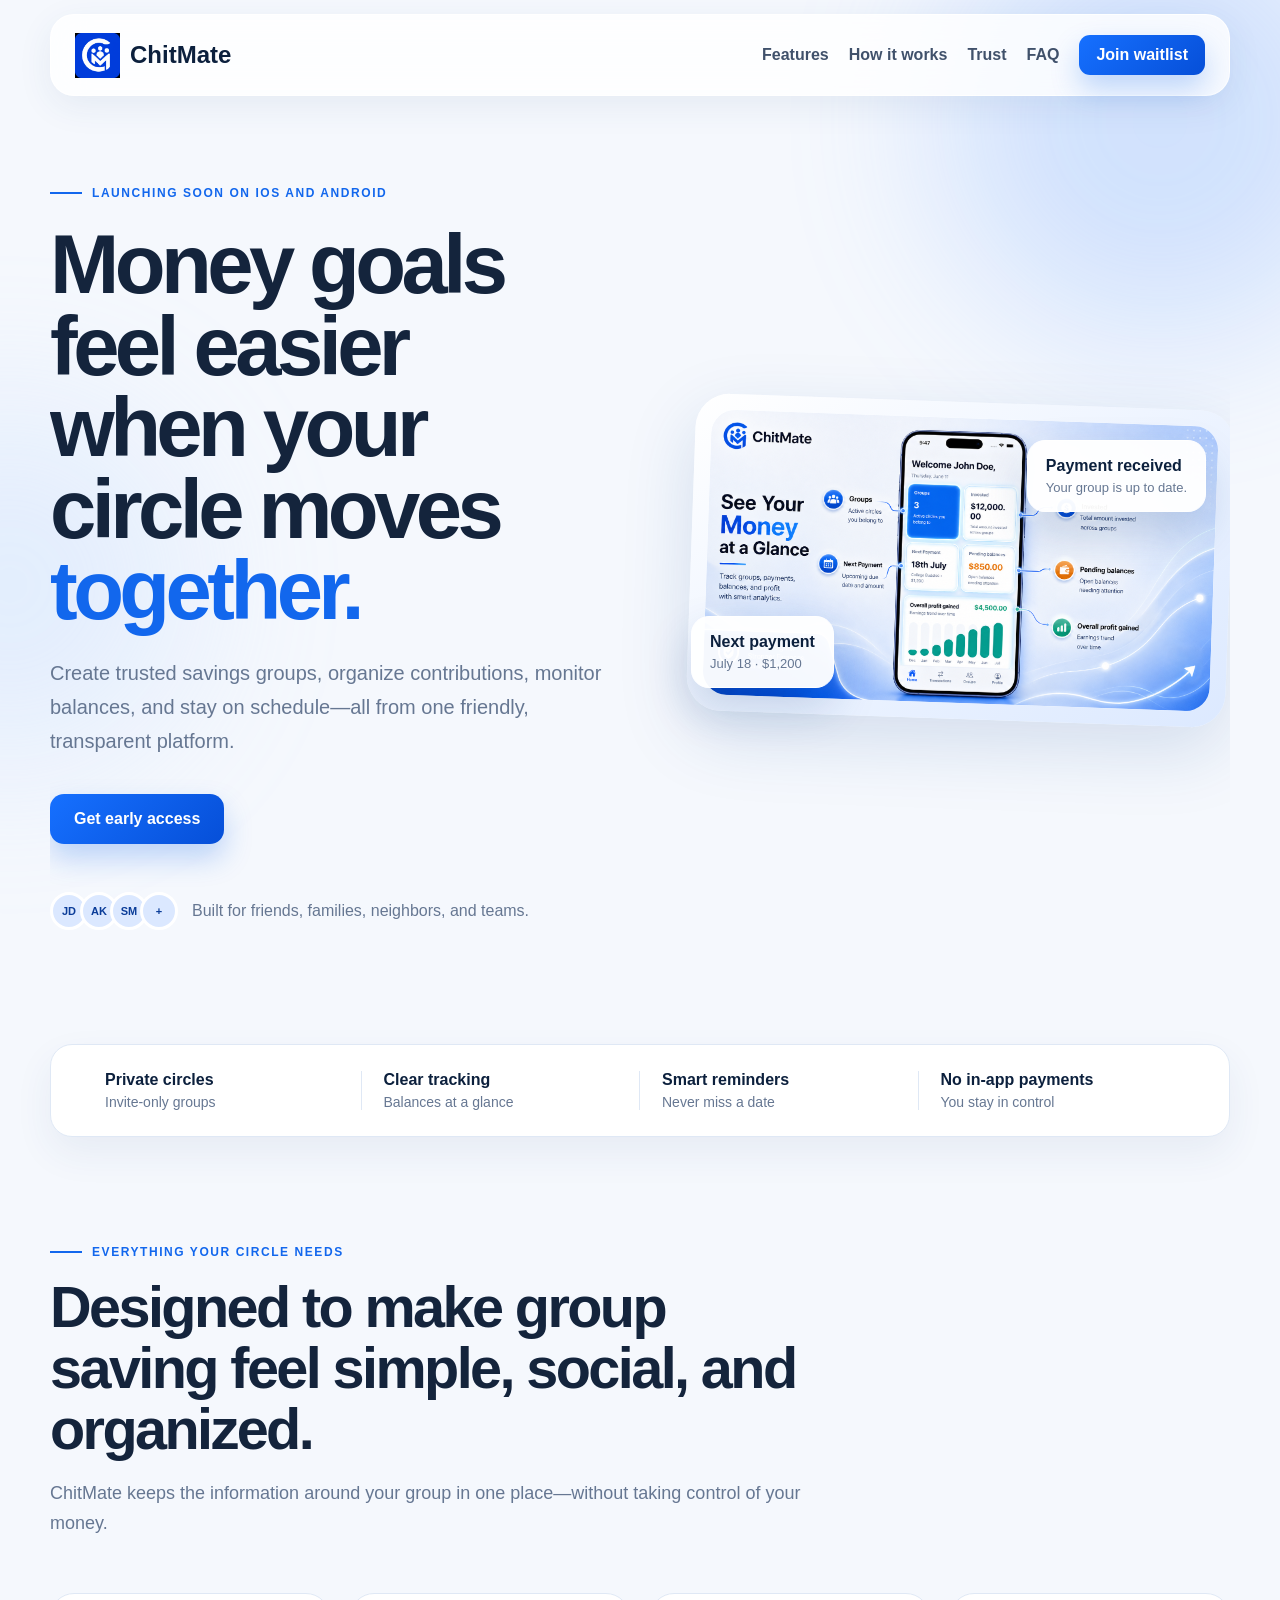
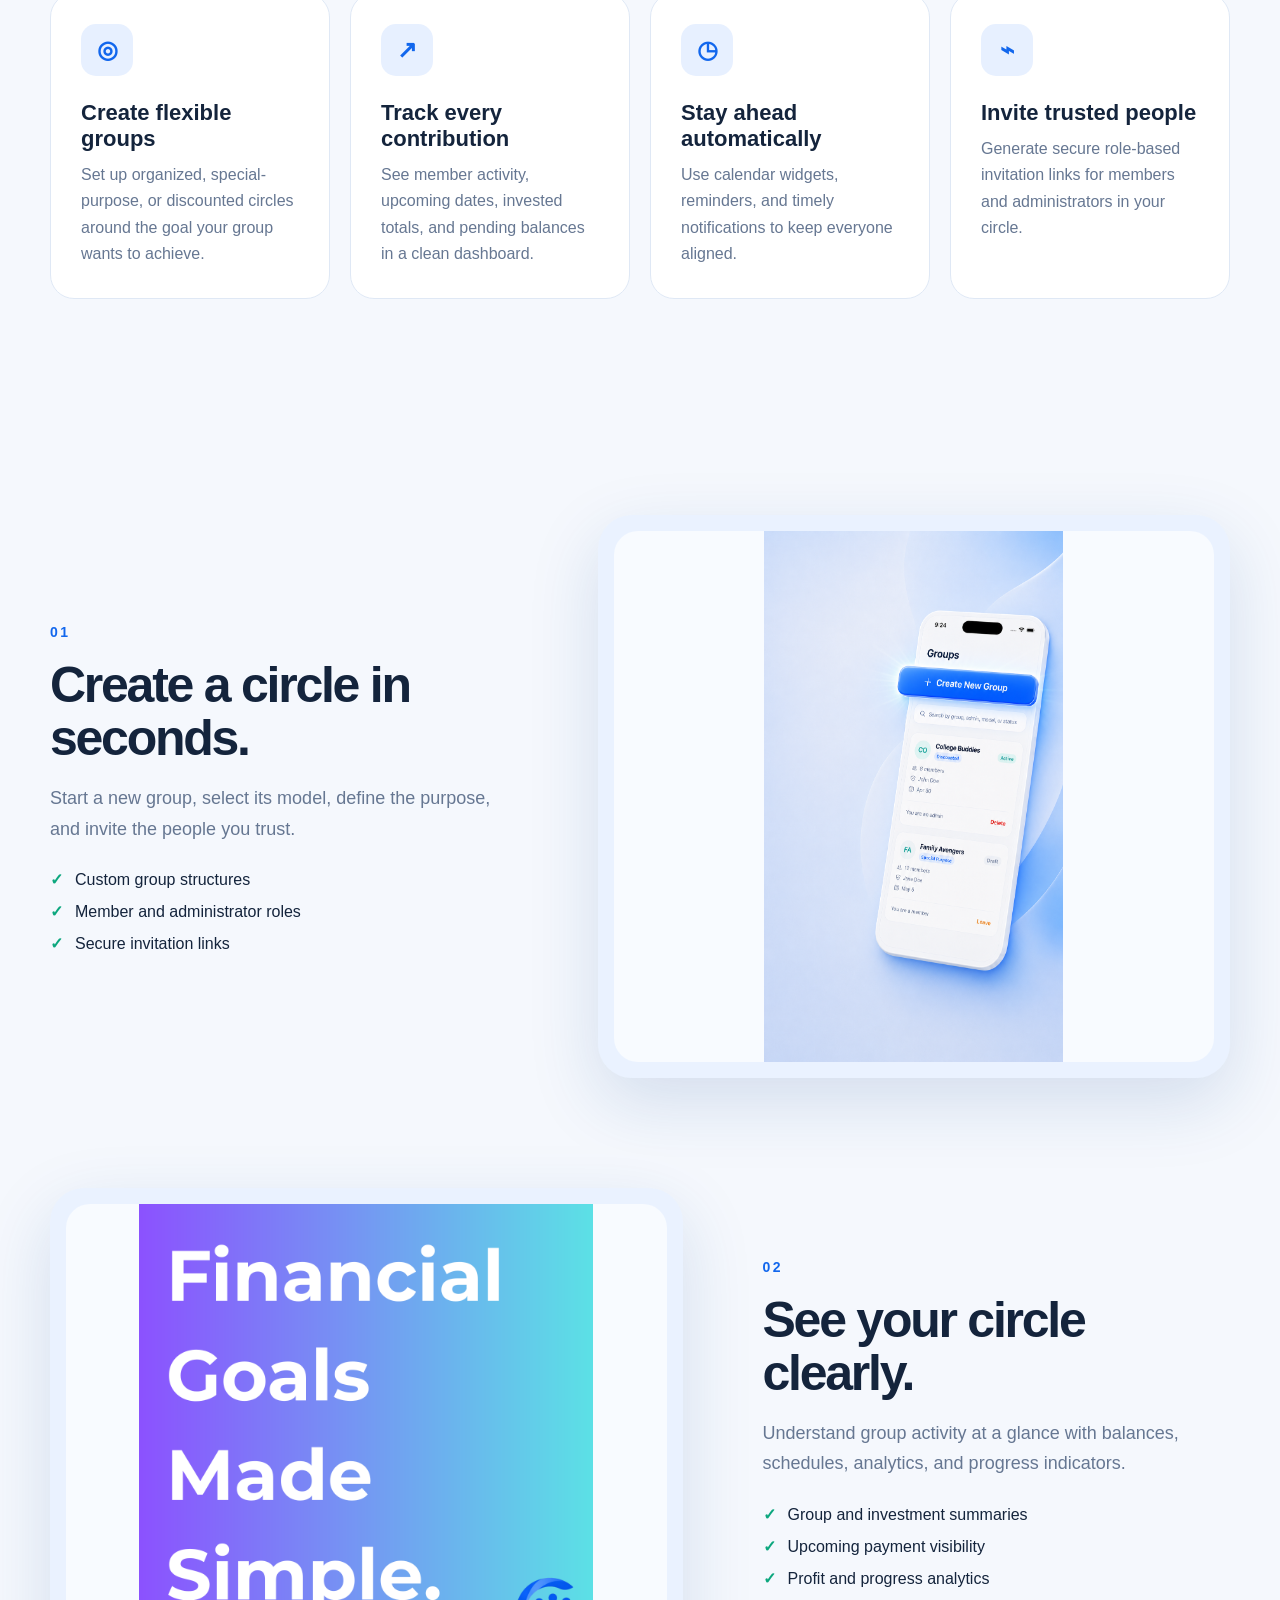
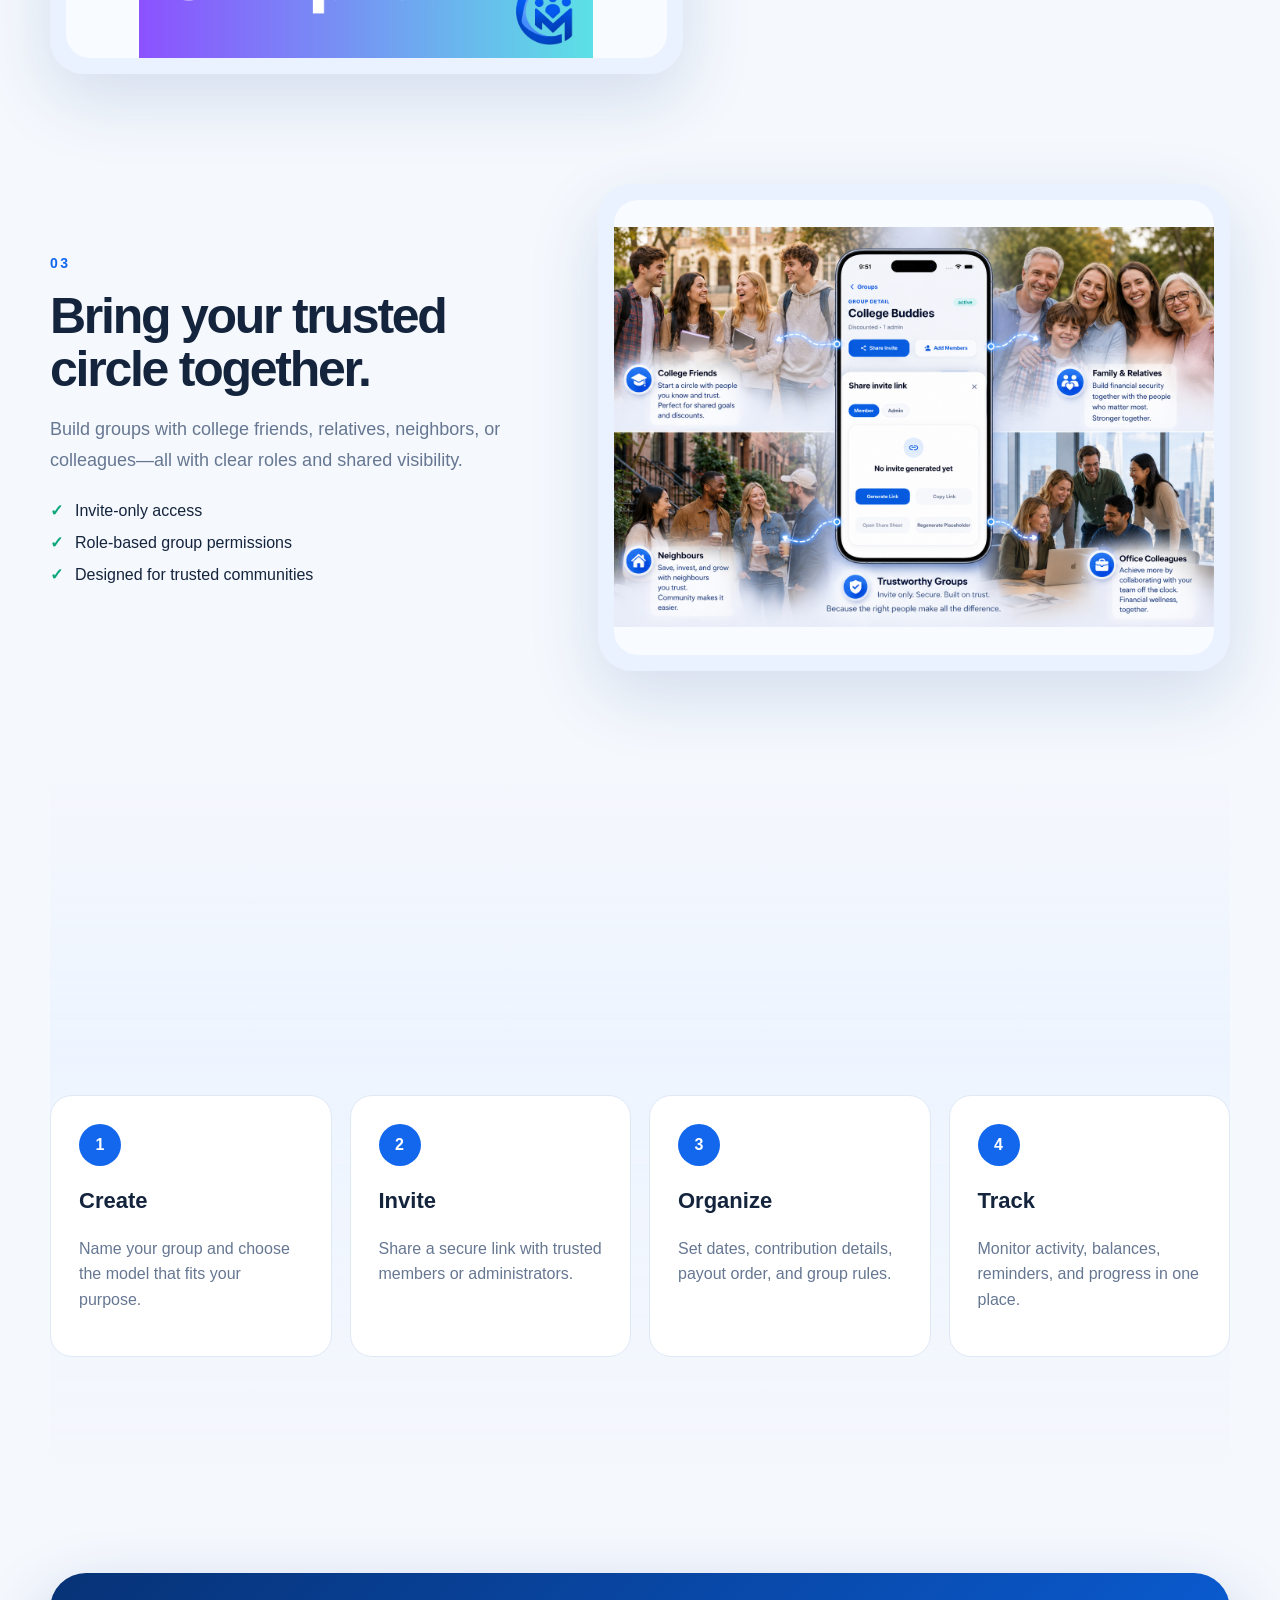
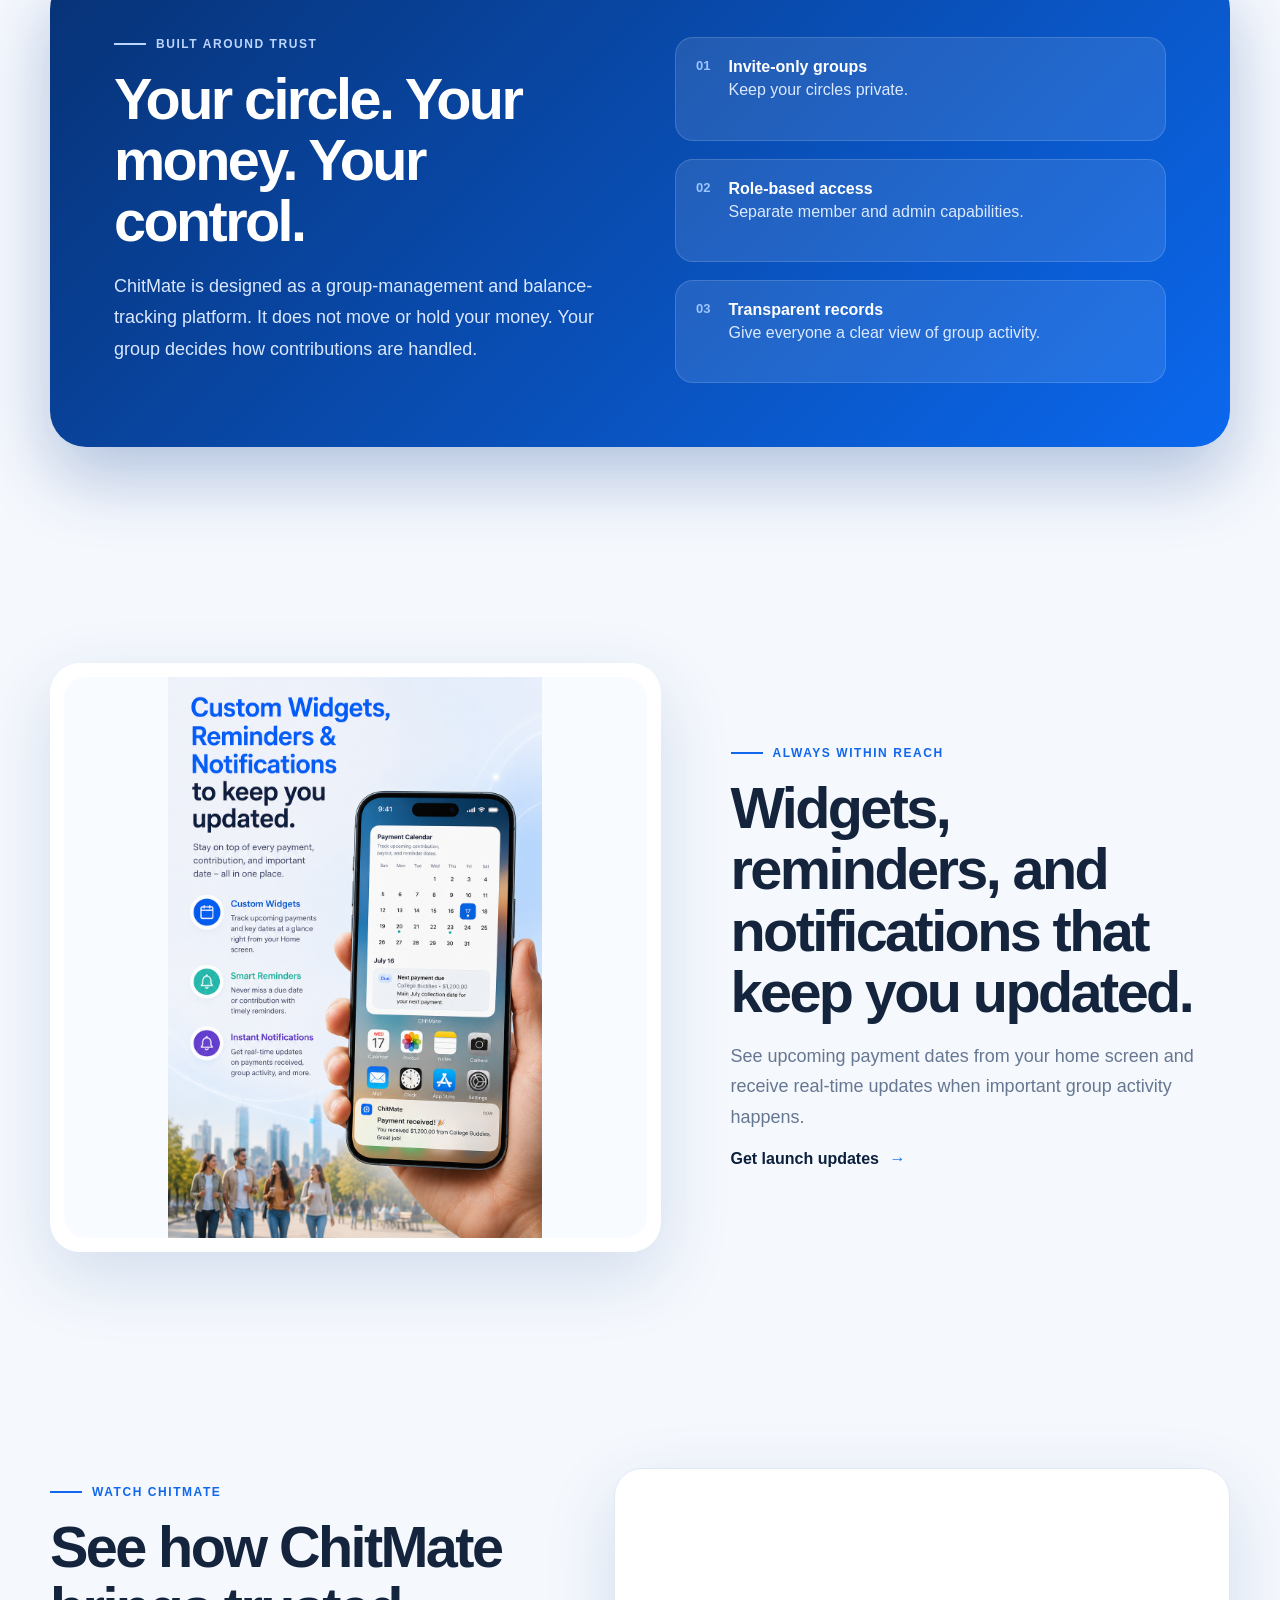
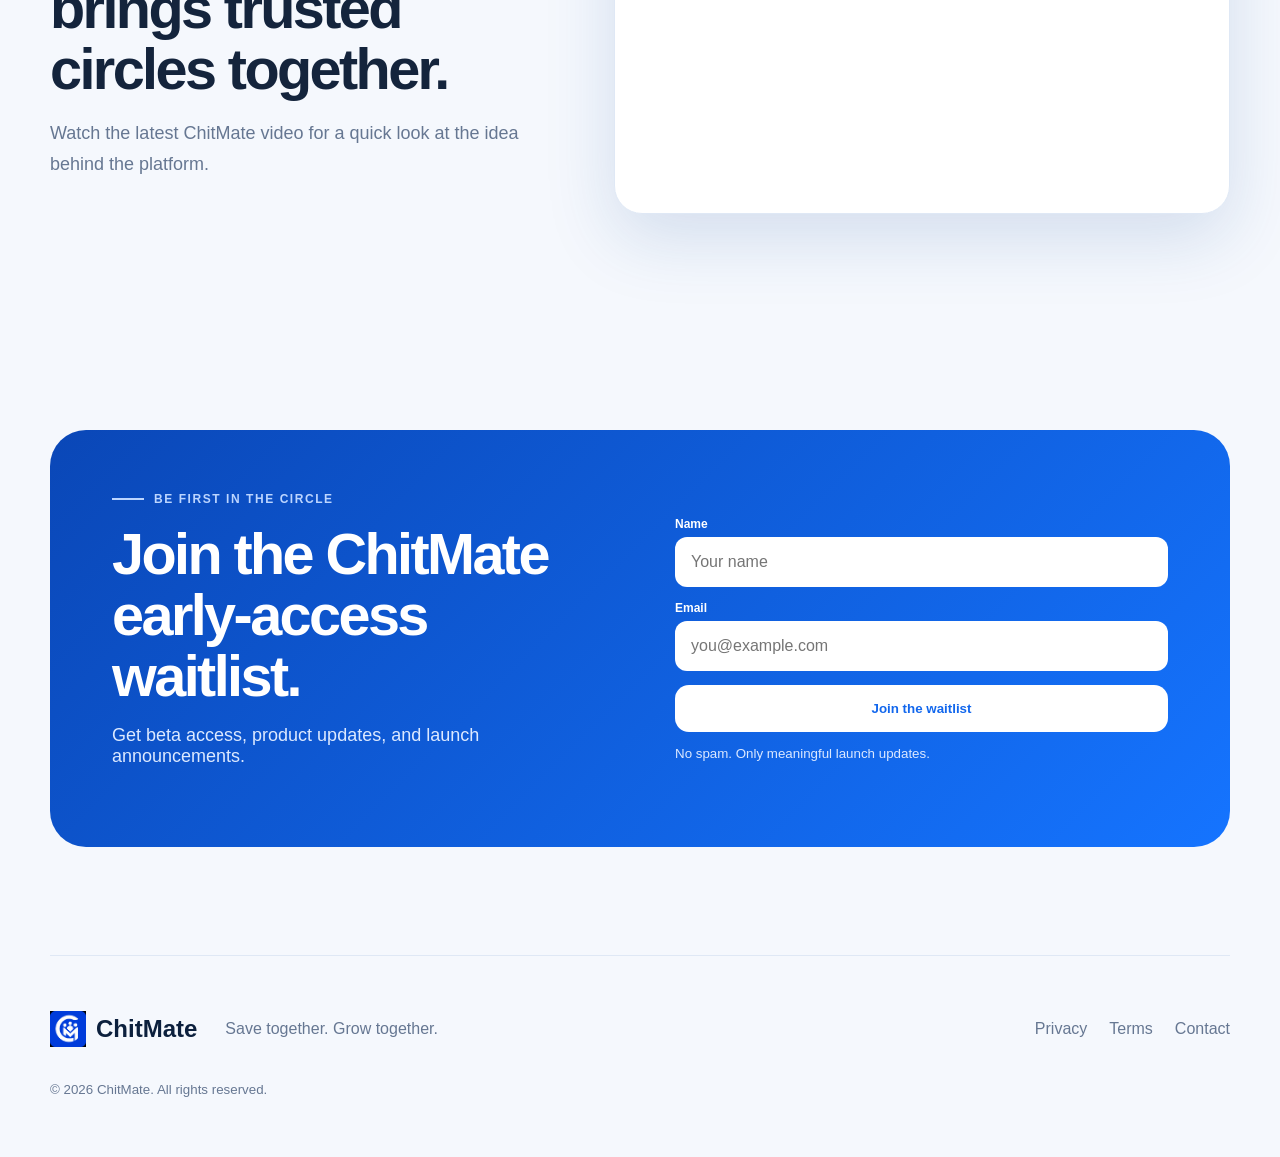
==== commit f8fc1ba1: "Refresh site assets and replace crowdfunding section with video embed" ====
--- a/index.html
+++ b/index.html
@@ -10,7 +10,7 @@
   <meta property="og:image" content="Assets/Kickstarter/Dashboard%20Chitmate.png" />
   <title>ChitMate — Save together. Grow together.</title>
   <link rel="icon" href="Assets/Logos/Full%20Blue%20%26%20White%20Logo.png" />
-  <link rel="stylesheet" href="styles.css?v=20260623i" />
+  <link rel="stylesheet" href="styles.css?v=20260715" />
 </head>
 <body>
   <div class="ambient ambient-one"></div>
@@ -26,7 +26,6 @@
       <a href="#features">Features</a>
       <a href="#how-it-works">How it works</a>
       <a href="#trust">Trust</a>
-      <a href="#crowdfunding">Crowdfunding</a>
       <a href="faq.html">FAQ</a>
       <a class="button button-small" href="waitlist.html">Join waitlist</a>
     </nav>
@@ -182,21 +181,14 @@
       </div>
     </section>
 
-    <section class="section crowdfunding" id="crowdfunding">
+    <section class="section video-section" id="video">
       <div class="section-heading reveal">
-        <div class="eyebrow"><span></span> Support the launch</div>
-        <h2>Back ChitMate’s crowdfunding campaign.</h2>
-        <p>Follow our campaign pages for launch funding updates, early supporter perks, and product milestones.</p>
-      </div>
-      <div class="crowdfunding-links reveal">
-        <div class="crowdfunding-link kickstarter is-coming-soon">
-          <strong>Kickstarter</strong>
-          <span>Coming soon</span>
-        </div>
-        <div class="crowdfunding-link indiegogo is-coming-soon">
-          <strong>Indiegogo</strong>
-          <span>Coming soon</span>
-        </div>
+        <div class="eyebrow"><span></span> Watch ChitMate</div>
+        <h2>See how ChitMate brings trusted circles together.</h2>
+        <p>Watch the latest ChitMate video for a quick look at the idea behind the platform.</p>
+      </div>
+      <div class="video-embed reveal">
+        <iframe src="https://www.youtube.com/embed/Lp33BfAV-to" title="ChitMate YouTube video" allow="accelerometer; autoplay; clipboard-write; encrypted-media; gyroscope; picture-in-picture; web-share" allowfullscreen></iframe>
       </div>
     </section>
 
@@ -226,6 +218,6 @@
     <small>© <span id="year"></span> ChitMate. All rights reserved.</small>
   </footer>
 
-  <script src="script.js?v=20260623i"></script>
+  <script src="script.js?v=20260715"></script>
 </body>
 </html>
--- a/styles.css
+++ b/styles.css
@@ -13,10 +13,10 @@
 .steps{background:linear-gradient(180deg,transparent,#edf4ff 40%,transparent)}.steps-grid{display:grid;grid-template-columns:repeat(4,1fr);gap:18px;margin-top:54px}.step{background:#fff;border:1px solid var(--line);border-radius:22px;padding:28px}.step b{width:42px;height:42px;border-radius:50%;display:grid;place-items:center;background:var(--blue);color:#fff}.step h3{font-size:22px}.step p{color:var(--muted);line-height:1.6}
 .security-panel{background:linear-gradient(135deg,#073276,#0b68ee);color:#fff;border-radius:36px;padding:64px;display:grid;grid-template-columns:1fr 1fr;gap:70px;box-shadow:0 30px 70px rgba(4,58,144,.28)}.eyebrow.light{color:#bcd5ff}.security-panel p{color:#d9e8ff;font-size:18px;line-height:1.75}.security-points{display:grid;gap:18px}.security-points>div{display:flex;gap:18px;padding:20px;border-radius:18px;background:rgba(255,255,255,.1);border:1px solid rgba(255,255,255,.15)}.security-points b{font-size:13px;color:#9cc4ff}.security-points span{display:flex;flex-direction:column;gap:5px;color:#dce9ff}.security-points strong{color:white}
 .widgets{display:grid;grid-template-columns:1.1fr .9fr;gap:70px;align-items:center}.widgets-image{height:clamp(420px,46vw,620px);display:grid;place-items:center;overflow:hidden;padding:14px;background:#fff;border-radius:30px;box-shadow:var(--shadow)}.widgets-image .media-frame{border-radius:22px}.faq h1{font-size:clamp(48px,5.8vw,78px);line-height:1;letter-spacing:-.055em;margin:24px 0 18px}.faq-list{display:grid;gap:14px;margin-top:45px}.faq details{background:#fff;border:1px solid var(--line);border-radius:18px;padding:22px 25px}.faq summary{font-size:18px;font-weight:800;cursor:pointer;color:var(--navy)}.faq details p{color:var(--muted);line-height:1.7;margin-bottom:0}
-.crowdfunding{display:grid;grid-template-columns:.9fr 1.1fr;gap:60px;align-items:center}.crowdfunding-links{display:grid;grid-template-columns:repeat(2,minmax(0,1fr));gap:18px}.crowdfunding-link{min-height:190px;padding:30px;border-radius:24px;background:#fff;border:1px solid var(--line);box-shadow:0 18px 44px rgba(38,77,132,.08);display:flex;flex-direction:column;justify-content:space-between;transition:.2s ease}.crowdfunding-link:not(.is-coming-soon):hover{transform:translateY(-5px);box-shadow:var(--shadow)}.crowdfunding-link strong{font-size:28px;color:var(--navy)}.crowdfunding-link span{font-weight:850;color:var(--blue)}.crowdfunding-link.is-coming-soon span{display:inline-flex;width:max-content;padding:8px 12px;border-radius:999px;background:#e7f0ff;color:var(--blue-dark)}.crowdfunding-link.kickstarter{border-top:5px solid #05ce78}.crowdfunding-link.indiegogo{border-top:5px solid #eb1478}
+.video-section{display:grid;grid-template-columns:.9fr 1.1fr;gap:60px;align-items:center}.video-embed{overflow:hidden;border-radius:28px;background:#fff;box-shadow:var(--shadow);border:1px solid var(--line);aspect-ratio:16/9}.video-embed iframe{width:100%;height:100%;display:block;border:0}
 .waitlist-card{background:linear-gradient(135deg,#0a47b7,#1574ff);border-radius:36px;padding:62px;color:#fff;display:grid;grid-template-columns:1fr 1fr;gap:70px;align-items:center}.waitlist-card p{color:#dce9ff;font-size:18px}.waitlist form,.waitlist-page form{display:grid;gap:14px}.waitlist label span,.waitlist-page label span{display:block;font-size:12px;font-weight:800;margin-bottom:6px}.waitlist input,.waitlist-page input{width:100%;padding:15px;border-radius:12px;border:1px solid rgba(255,255,255,.4);font:inherit}.button-white{background:#fff;color:var(--blue);box-shadow:none}.waitlist small,.waitlist-page small{color:#dbe8ff}.hidden{display:none}
 .waitlist-page{min-height:720px;display:grid;grid-template-columns:.9fr 1.1fr;gap:70px;align-items:center;padding-top:92px}.waitlist-page-copy h1{font-size:clamp(52px,6vw,82px);line-height:1;letter-spacing:-.055em;margin:24px 0}.waitlist-page-copy p{font-size:20px;line-height:1.7;color:var(--muted);max-width:640px}.waitlist-page-card{grid-template-columns:1fr}.social-links{display:grid;grid-template-columns:repeat(2,minmax(0,1fr));gap:14px;margin-top:36px;max-width:560px}.social-link{display:flex;align-items:center;justify-content:space-between;min-height:58px;padding:0 18px;border:1px solid var(--line);border-radius:16px;background:#fff;font-weight:850;color:var(--navy);box-shadow:0 14px 34px rgba(38,77,132,.07);transition:.2s ease}.social-link:after{content:"↗";color:var(--blue);font-weight:900}.social-link:hover{transform:translateY(-3px);box-shadow:var(--shadow)}.social-link.discord{border-left:5px solid #5865f2}.social-link.reddit{border-left:5px solid #ff4500}.social-link.youtube{border-left:5px solid #ff0033}.social-link.facebook{border-left:5px solid #1877f2}.social-link.instagram{border-left:5px solid #d62976}.social-link.x{border-left:5px solid #111}
 footer{width:min(1180px,calc(100% - 36px));margin:auto;padding:48px 0 60px;border-top:1px solid var(--line);display:grid;grid-template-columns:auto 1fr auto;gap:28px;align-items:center;color:var(--muted)}footer .brand img{width:36px;height:36px}footer div{display:flex;gap:22px}footer small{grid-column:1/-1}
 .reveal{opacity:0;transform:translateY(24px);transition:.7s ease}.reveal.visible{opacity:1;transform:none}
-@media(max-width:900px){.menu-button{display:block}.nav-links{display:none;position:absolute;top:90px;left:0;right:0;background:#fff;padding:24px;border-radius:18px;box-shadow:var(--shadow);flex-direction:column}.nav-links.open{display:flex}.hero,.showcase-row,.showcase-row.reverse,.widgets,.crowdfunding,.security-panel,.waitlist-card,.waitlist-page{grid-template-columns:1fr}.hero{padding-top:55px}.hero-visual{max-width:650px;margin:auto}.floating-one{right:0}.floating-two{left:0}.feature-grid,.steps-grid{grid-template-columns:repeat(2,1fr)}.trust-strip{grid-template-columns:repeat(2,1fr);gap:20px}.trust-strip div{border:0;padding:0}.showcase-row.reverse .showcase-copy{order:0}footer{grid-template-columns:1fr}}
-@media(max-width:600px){.site-header{height:70px;padding:0 16px}.brand{font-size:21px}.brand img{width:39px;height:39px}.section{padding:76px 0}.hero{min-height:auto;gap:46px}.hero h1{font-size:48px}.hero-text{font-size:17px}.hero-actions{align-items:flex-start;flex-direction:column}.floating-card{position:static;margin-top:12px}.trust-strip,.feature-grid,.steps-grid,.social-links,.crowdfunding-links{grid-template-columns:1fr}.showcase{gap:70px}.showcase-row,.showcase-row.reverse{gap:36px}.showcase-copy h2{font-size:40px}.showcase-image{height:clamp(300px,88vw,430px)}.widgets-image{height:clamp(360px,110vw,520px)}.security-panel,.waitlist-card{padding:34px 24px}.waitlist-page{min-height:auto;gap:42px}.waitlist-page-copy h1{font-size:48px}.widgets,.crowdfunding{gap:38px}footer div{flex-wrap:wrap}}
+@media(max-width:900px){.menu-button{display:block}.nav-links{display:none;position:absolute;top:90px;left:0;right:0;background:#fff;padding:24px;border-radius:18px;box-shadow:var(--shadow);flex-direction:column}.nav-links.open{display:flex}.hero,.showcase-row,.showcase-row.reverse,.widgets,.video-section,.security-panel,.waitlist-card,.waitlist-page{grid-template-columns:1fr}.hero{padding-top:55px}.hero-visual{max-width:650px;margin:auto}.floating-one{right:0}.floating-two{left:0}.feature-grid,.steps-grid{grid-template-columns:repeat(2,1fr)}.trust-strip{grid-template-columns:repeat(2,1fr);gap:20px}.trust-strip div{border:0;padding:0}.showcase-row.reverse .showcase-copy{order:0}footer{grid-template-columns:1fr}}
+@media(max-width:600px){.site-header{height:70px;padding:0 16px}.brand{font-size:21px}.brand img{width:39px;height:39px}.section{padding:76px 0}.hero{min-height:auto;gap:46px}.hero h1{font-size:48px}.hero-text{font-size:17px}.hero-actions{align-items:flex-start;flex-direction:column}.floating-card{position:static;margin-top:12px}.trust-strip,.feature-grid,.steps-grid,.social-links{grid-template-columns:1fr}.showcase{gap:70px}.showcase-row,.showcase-row.reverse{gap:36px}.showcase-copy h2{font-size:40px}.showcase-image{height:clamp(300px,88vw,430px)}.widgets-image{height:clamp(360px,110vw,520px)}.security-panel,.waitlist-card{padding:34px 24px}.waitlist-page{min-height:auto;gap:42px}.waitlist-page-copy h1{font-size:48px}.widgets,.video-section{gap:38px}footer div{flex-wrap:wrap}}
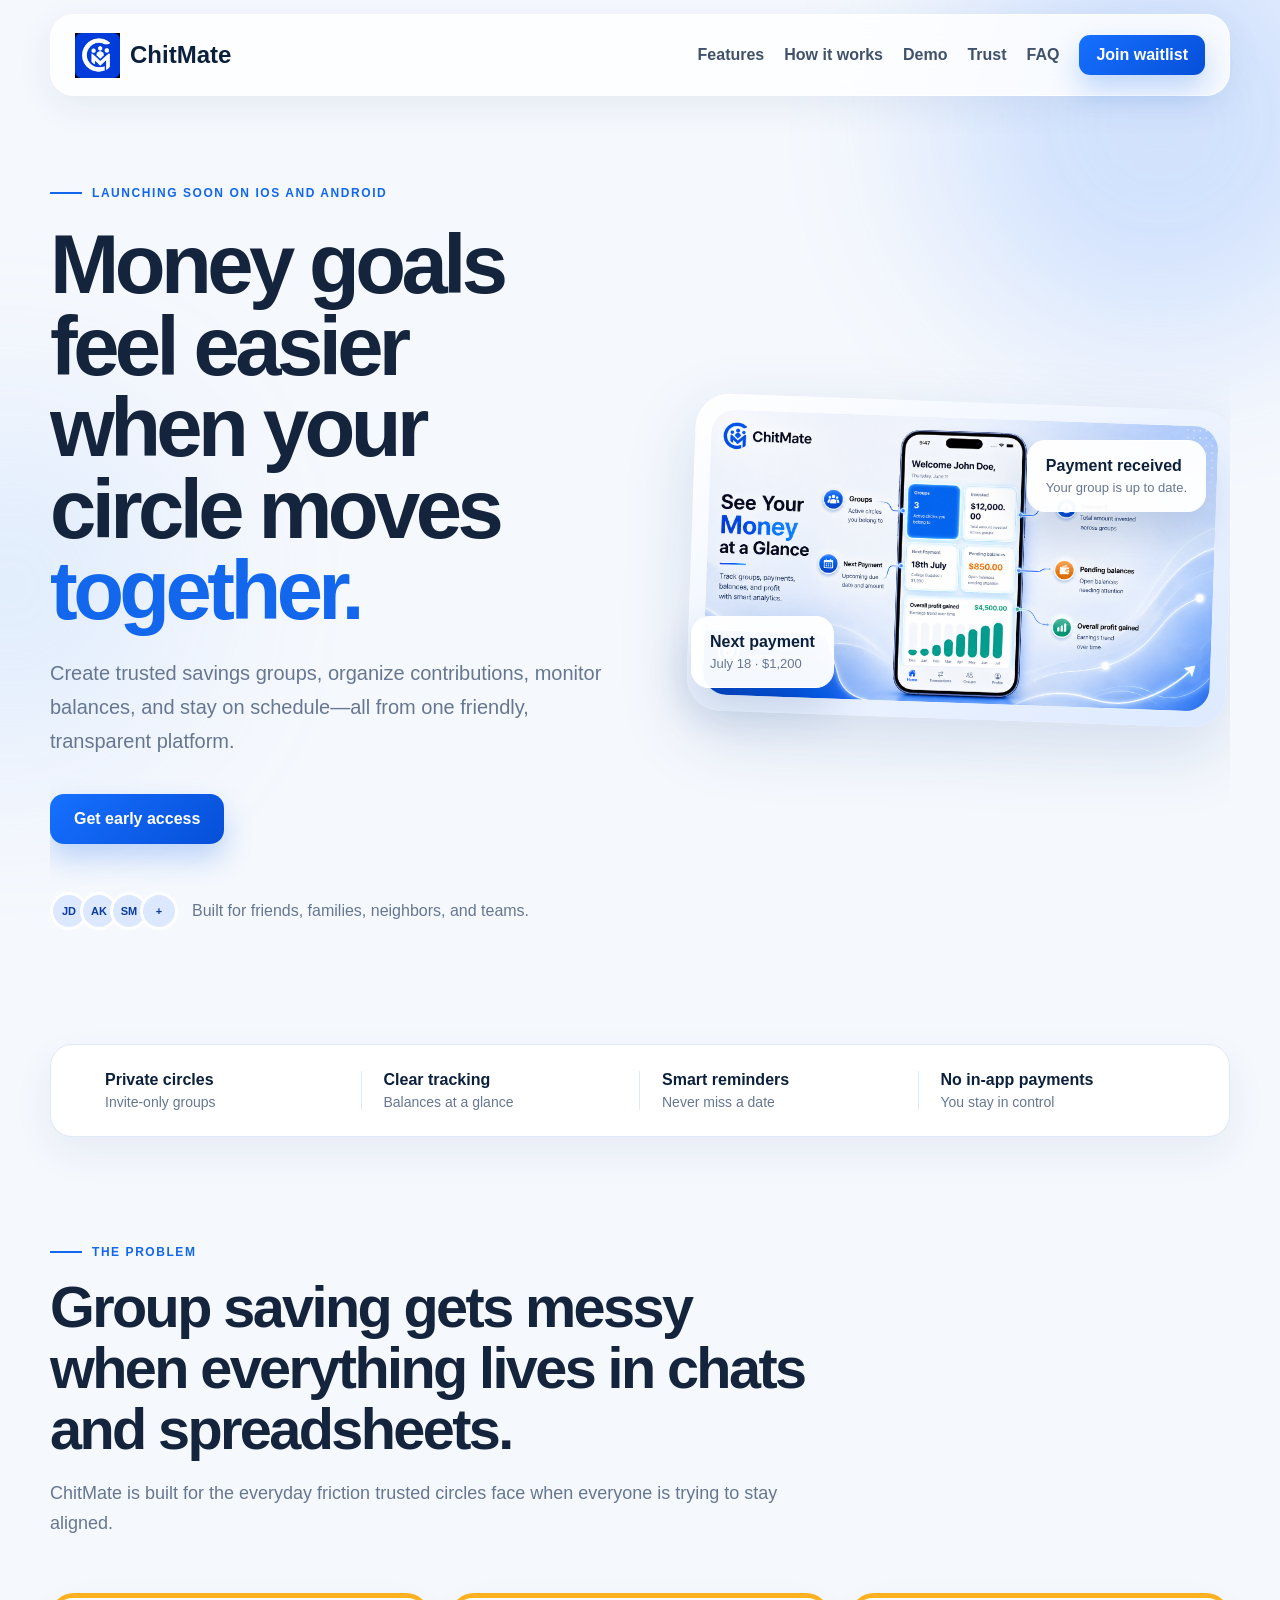
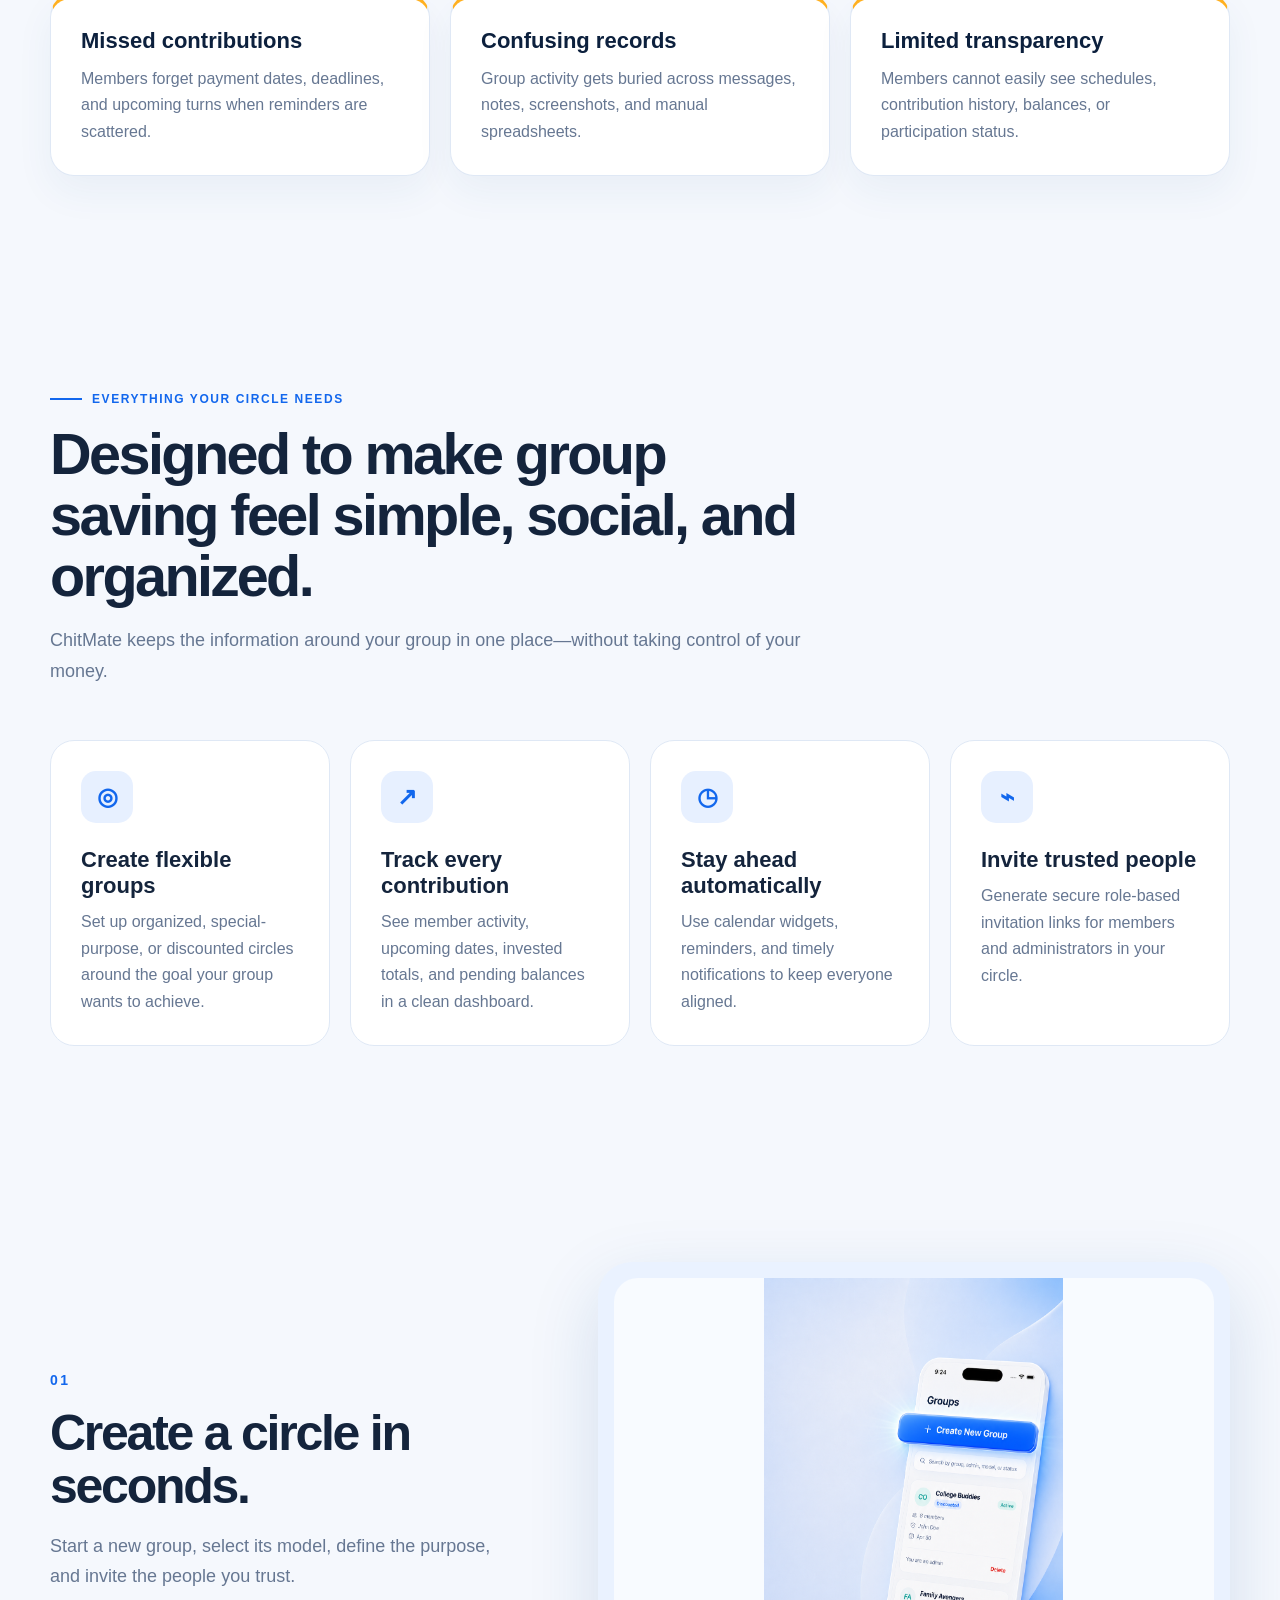
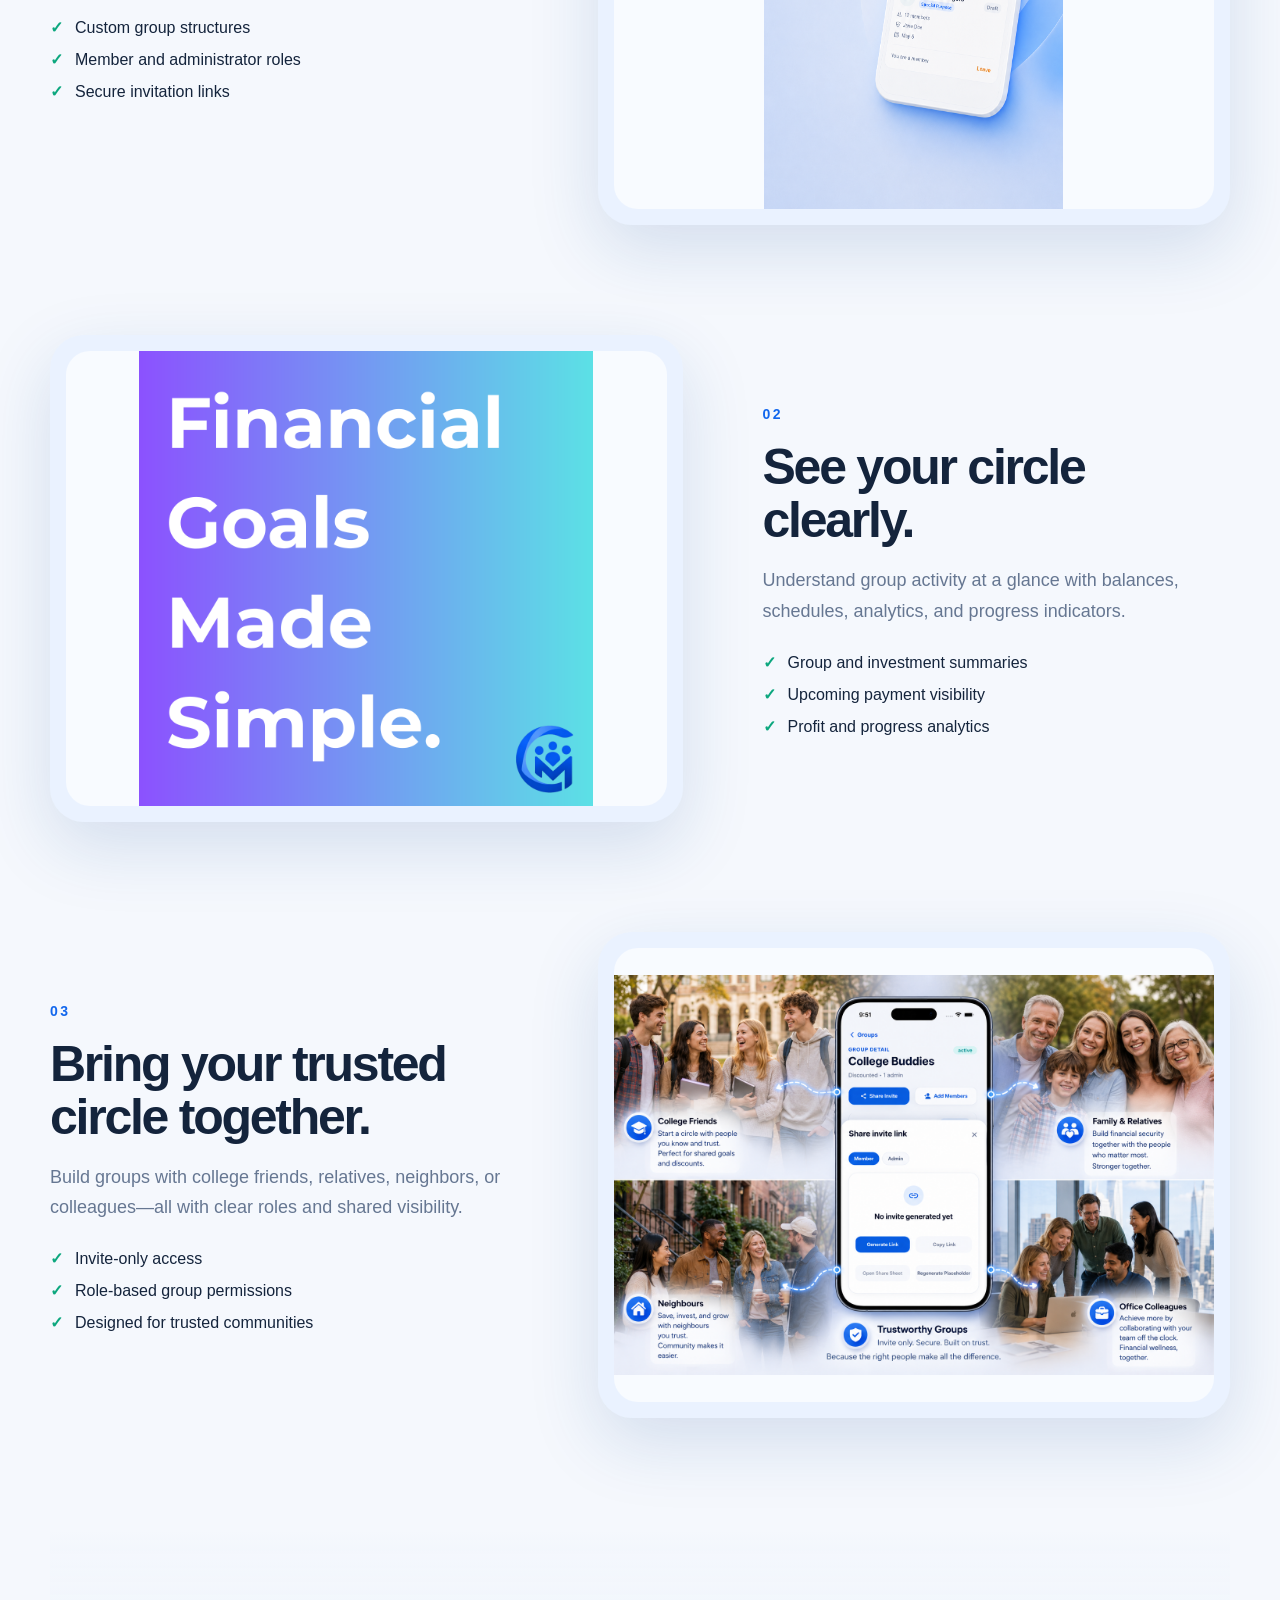
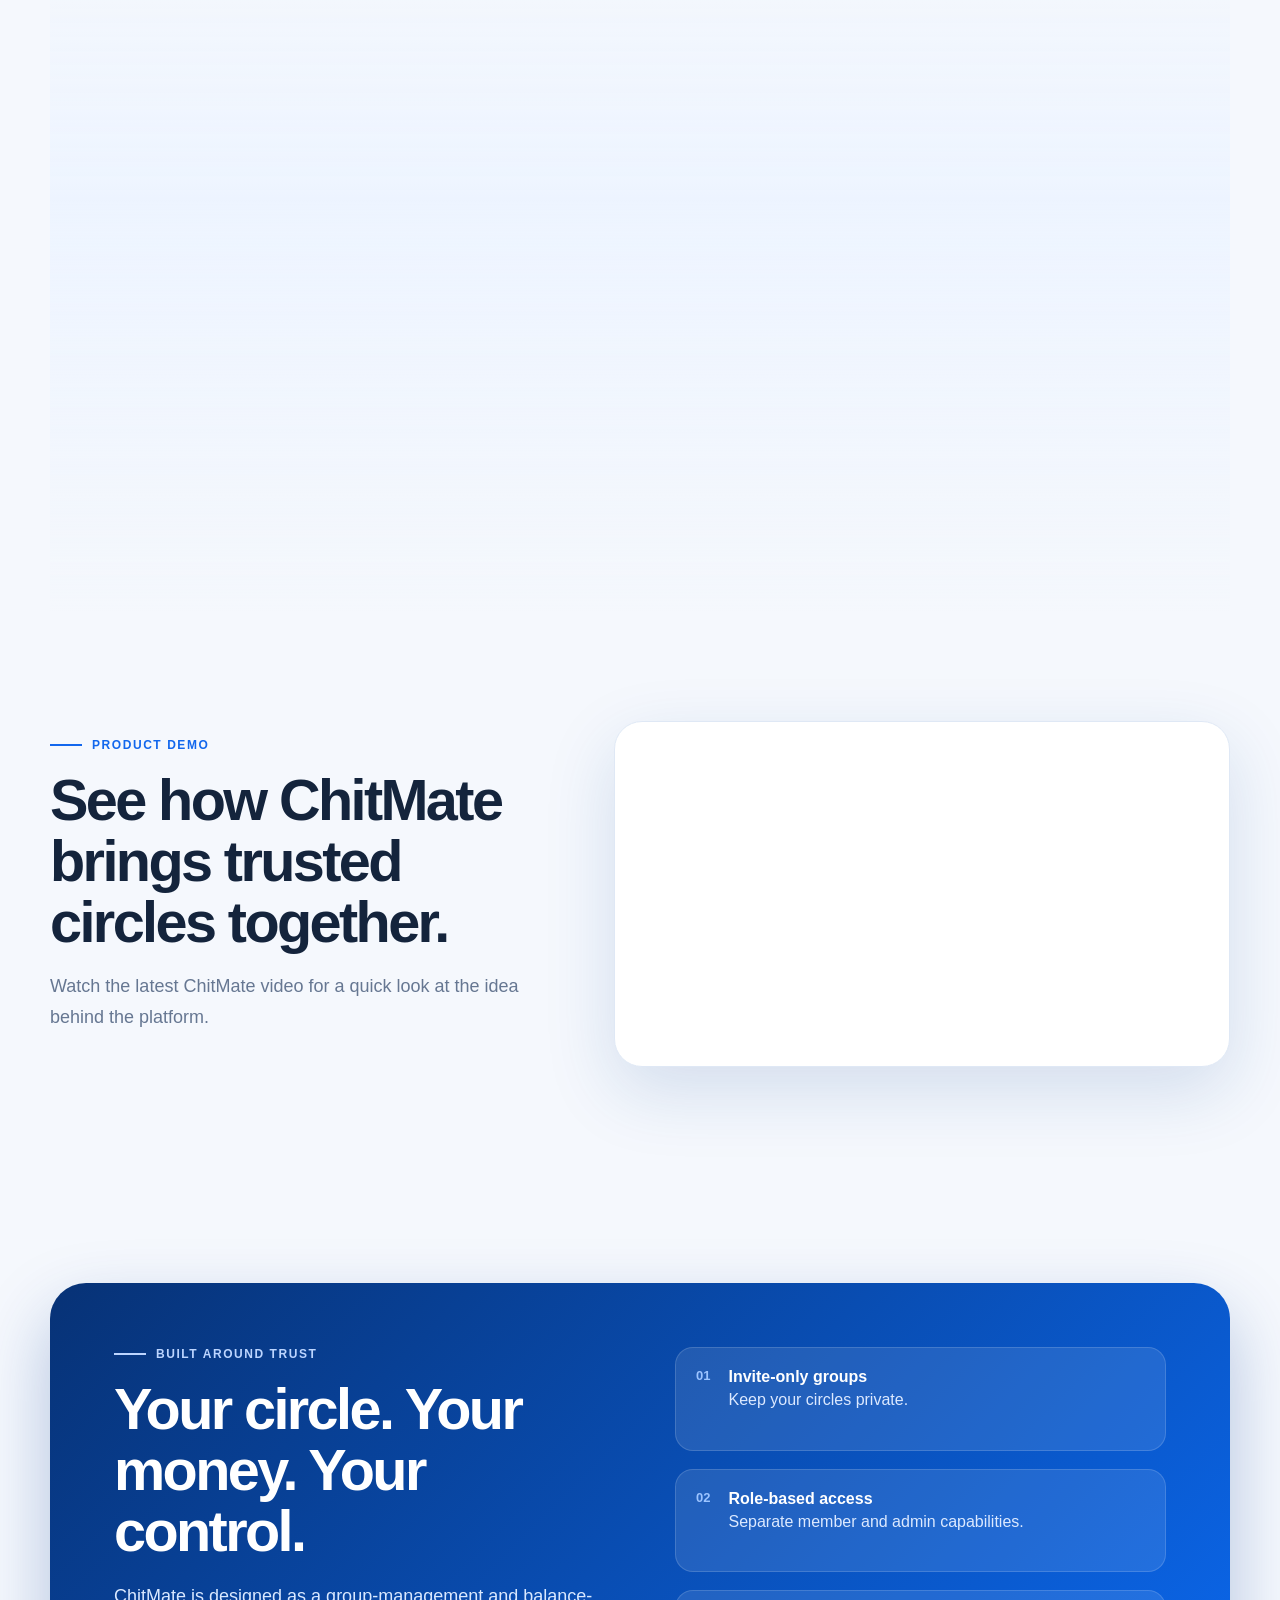
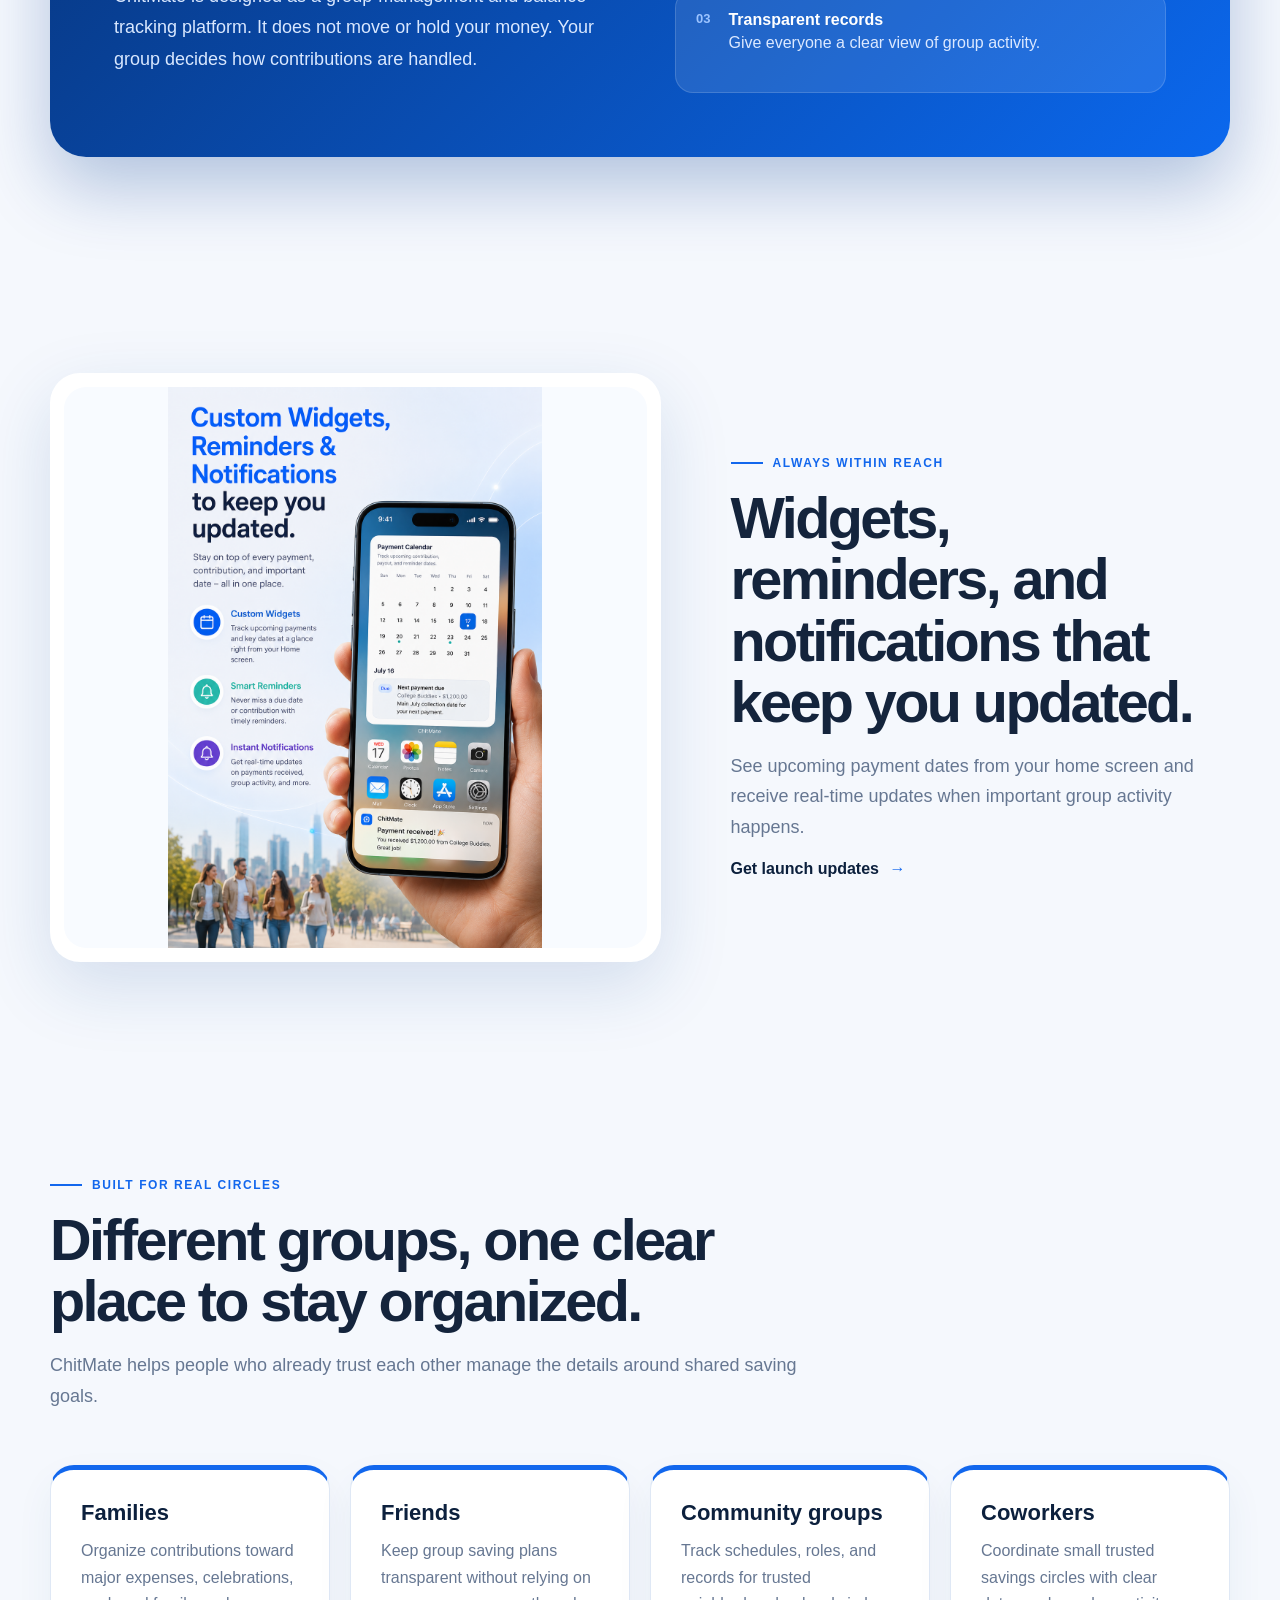
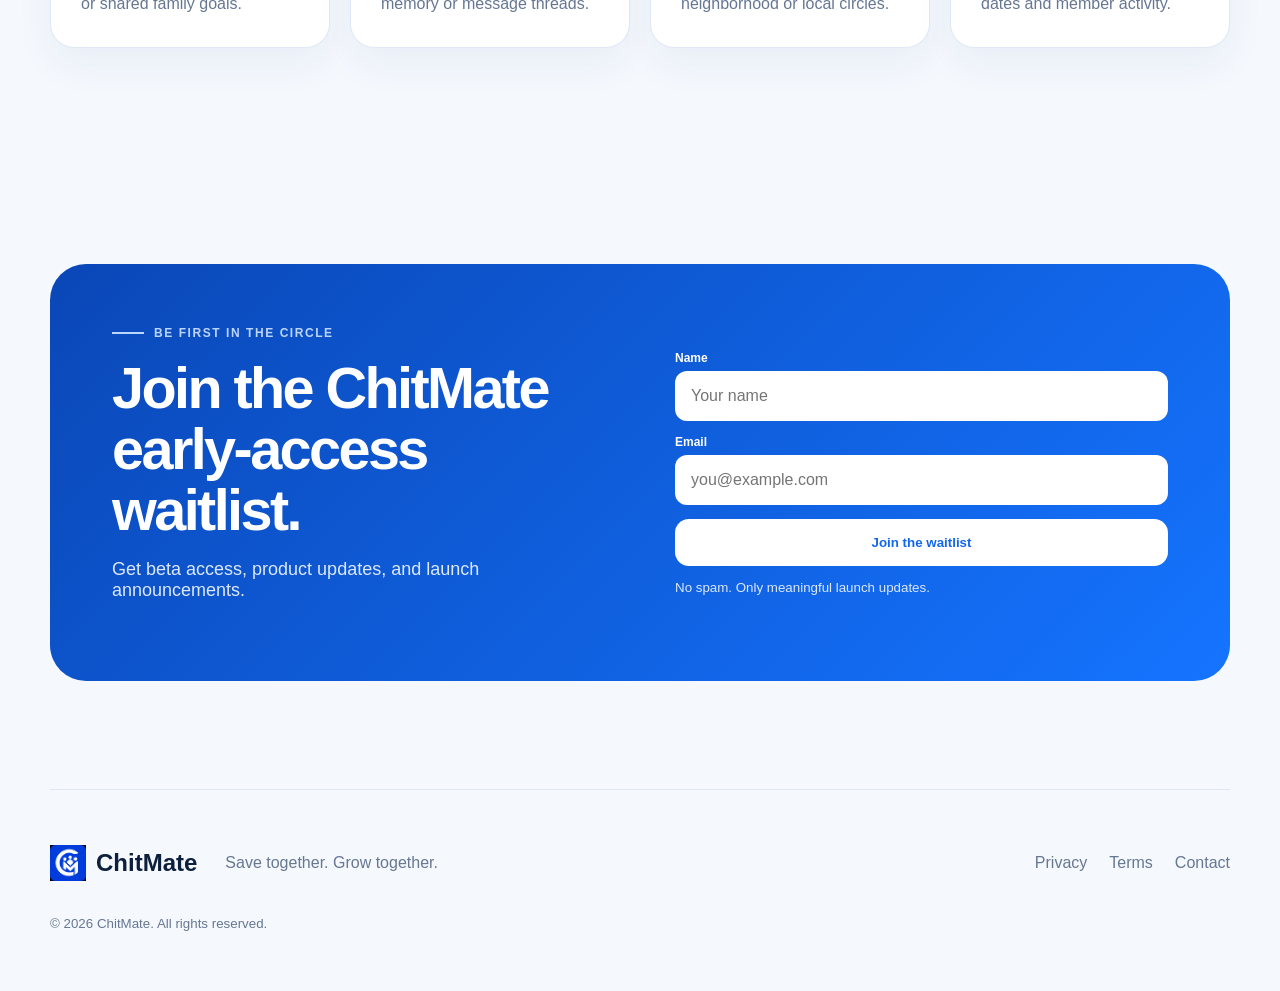
==== commit ce994521: "Add problem and demo sections to site navigation" ====
--- a/index.html
+++ b/index.html
@@ -10,7 +10,7 @@
   <meta property="og:image" content="Assets/Kickstarter/Dashboard%20Chitmate.png" />
   <title>ChitMate — Save together. Grow together.</title>
   <link rel="icon" href="Assets/Logos/Full%20Blue%20%26%20White%20Logo.png" />
-  <link rel="stylesheet" href="styles.css?v=20260715" />
+  <link rel="stylesheet" href="styles.css?v=20260721" />
 </head>
 <body>
   <div class="ambient ambient-one"></div>
@@ -25,6 +25,7 @@
     <nav class="nav-links" aria-label="Main navigation">
       <a href="#features">Features</a>
       <a href="#how-it-works">How it works</a>
+      <a href="#video">Demo</a>
       <a href="#trust">Trust</a>
       <a href="faq.html">FAQ</a>
       <a class="button button-small" href="waitlist.html">Join waitlist</a>
@@ -66,6 +67,28 @@
       <div><strong>Clear tracking</strong><span>Balances at a glance</span></div>
       <div><strong>Smart reminders</strong><span>Never miss a date</span></div>
       <div><strong>No in-app payments</strong><span>You stay in control</span></div>
+    </section>
+
+    <section class="section problem" id="problem">
+      <div class="section-heading reveal">
+        <div class="eyebrow"><span></span> The problem</div>
+        <h2>Group saving gets messy when everything lives in chats and spreadsheets.</h2>
+        <p>ChitMate is built for the everyday friction trusted circles face when everyone is trying to stay aligned.</p>
+      </div>
+      <div class="problem-grid">
+        <article class="problem-card reveal">
+          <h3>Missed contributions</h3>
+          <p>Members forget payment dates, deadlines, and upcoming turns when reminders are scattered.</p>
+        </article>
+        <article class="problem-card reveal">
+          <h3>Confusing records</h3>
+          <p>Group activity gets buried across messages, notes, screenshots, and manual spreadsheets.</p>
+        </article>
+        <article class="problem-card reveal">
+          <h3>Limited transparency</h3>
+          <p>Members cannot easily see schedules, contribution history, balances, or participation status.</p>
+        </article>
+      </div>
     </section>
 
     <section class="section intro" id="features">
@@ -156,6 +179,17 @@
       </div>
     </section>
 
+    <section class="section video-section" id="video">
+      <div class="section-heading reveal">
+        <div class="eyebrow"><span></span> Product demo</div>
+        <h2>See how ChitMate brings trusted circles together.</h2>
+        <p>Watch the latest ChitMate video for a quick look at the idea behind the platform.</p>
+      </div>
+      <div class="video-embed reveal">
+        <iframe src="https://www.youtube.com/embed/Lp33BfAV-to" title="ChitMate YouTube video" allow="accelerometer; autoplay; clipboard-write; encrypted-media; gyroscope; picture-in-picture; web-share" allowfullscreen></iframe>
+      </div>
+    </section>
+
     <section class="section security" id="trust">
       <div class="security-panel reveal">
         <div>
@@ -181,14 +215,17 @@
       </div>
     </section>
 
-    <section class="section video-section" id="video">
-      <div class="section-heading reveal">
-        <div class="eyebrow"><span></span> Watch ChitMate</div>
-        <h2>See how ChitMate brings trusted circles together.</h2>
-        <p>Watch the latest ChitMate video for a quick look at the idea behind the platform.</p>
-      </div>
-      <div class="video-embed reveal">
-        <iframe src="https://www.youtube.com/embed/Lp33BfAV-to" title="ChitMate YouTube video" allow="accelerometer; autoplay; clipboard-write; encrypted-media; gyroscope; picture-in-picture; web-share" allowfullscreen></iframe>
+    <section class="section audiences" id="audiences">
+      <div class="section-heading reveal">
+        <div class="eyebrow"><span></span> Built for real circles</div>
+        <h2>Different groups, one clear place to stay organized.</h2>
+        <p>ChitMate helps people who already trust each other manage the details around shared saving goals.</p>
+      </div>
+      <div class="audience-grid">
+        <article class="audience-card reveal"><h3>Families</h3><p>Organize contributions toward major expenses, celebrations, or shared family goals.</p></article>
+        <article class="audience-card reveal"><h3>Friends</h3><p>Keep group saving plans transparent without relying on memory or message threads.</p></article>
+        <article class="audience-card reveal"><h3>Community groups</h3><p>Track schedules, roles, and records for trusted neighborhood or local circles.</p></article>
+        <article class="audience-card reveal"><h3>Coworkers</h3><p>Coordinate small trusted savings circles with clear dates and member activity.</p></article>
       </div>
     </section>
 
@@ -218,6 +255,6 @@
     <small>© <span id="year"></span> ChitMate. All rights reserved.</small>
   </footer>
 
-  <script src="script.js?v=20260715"></script>
+  <script src="script.js?v=20260721"></script>
 </body>
 </html>
--- a/styles.css
+++ b/styles.css
@@ -8,7 +8,7 @@
 .section{width:min(1180px,calc(100% - 36px));margin:0 auto;padding:108px 0}.hero{min-height:780px;display:grid;grid-template-columns:1.02fr .98fr;gap:80px;align-items:center;padding-top:90px;overflow:hidden}.eyebrow{display:flex;align-items:center;gap:10px;text-transform:uppercase;letter-spacing:.13em;font-size:12px;font-weight:800;color:var(--blue)}.eyebrow span{width:32px;height:2px;background:currentColor}.hero h1{font-size:clamp(52px,6.5vw,88px);line-height:.98;letter-spacing:-.055em;margin:24px 0}.hero h1 em{font-style:normal;color:var(--blue)}.hero-text{font-size:20px;line-height:1.7;color:var(--muted);max-width:650px}.hero-actions{display:flex;align-items:center;gap:28px;margin-top:36px}.button{display:inline-flex;align-items:center;justify-content:center;background:linear-gradient(135deg,#1670ff,#064fd8);color:#fff;border:0;border-radius:14px;padding:16px 24px;font-weight:800;box-shadow:0 14px 28px rgba(19,103,237,.25);cursor:pointer}.button-small{padding:11px 17px;border-radius:11px}.text-link{font-weight:800;color:var(--navy)}.text-link span{color:var(--blue);margin-left:6px}.social-proof{display:flex;align-items:center;gap:14px;margin-top:42px;color:var(--muted)}.avatars{display:flex}.avatars span{width:38px;height:38px;border-radius:50%;display:grid;place-items:center;background:#dbe8ff;border:3px solid white;margin-left:-8px;color:var(--blue-dark);font-size:11px;font-weight:800}.avatars span:first-child{margin-left:0}
 .hero-visual{position:relative;min-width:0;width:100%}.phone-shell{width:100%;max-width:560px;margin:auto;padding:16px;border-radius:34px;background:linear-gradient(145deg,#fff,#dce9ff);box-shadow:var(--shadow);transform:rotate(2deg);overflow:hidden}.media-frame{position:relative;width:100%;height:100%;display:block;overflow:hidden;background:#f8fbff}.phone-shell .media-frame{aspect-ratio:16/9;border-radius:24px}.media-frame img{position:absolute;inset:0;display:block;width:100%;height:100%;max-width:none;object-fit:contain}.floating-card{position:absolute;background:rgba(255,255,255,.96);border:1px solid white;border-radius:18px;padding:16px 18px;box-shadow:0 20px 45px rgba(21,67,133,.2);display:flex;flex-direction:column;gap:5px;animation:float 5s ease-in-out infinite}.floating-card strong{color:var(--navy)}.floating-card span{color:var(--muted);font-size:13px}.floating-one{right:24px;top:12%}.floating-two{left:0;bottom:10%;animation-delay:-2.5s}@keyframes float{50%{transform:translateY(-12px)}}
 .trust-strip{width:min(1180px,calc(100% - 36px));margin:auto;background:#fff;border:1px solid var(--line);border-radius:22px;padding:26px 32px;display:grid;grid-template-columns:repeat(4,1fr);box-shadow:0 16px 38px rgba(38,77,132,.07)}.trust-strip div{padding:0 22px;border-right:1px solid var(--line);display:flex;flex-direction:column;gap:5px}.trust-strip div:last-child{border:0}.trust-strip strong{color:var(--navy)}.trust-strip span{font-size:14px;color:var(--muted)}
-.section-heading{max-width:760px}.section-heading.centered{text-align:center;margin:auto}.section-heading.centered .eyebrow{justify-content:center}.section h2{font-size:clamp(38px,4.5vw,62px);line-height:1.06;letter-spacing:-.045em;margin:18px 0}.section-heading p,.showcase-copy p,.widgets-copy p{font-size:18px;line-height:1.7;color:var(--muted)}.feature-grid{display:grid;grid-template-columns:repeat(4,1fr);gap:20px;margin-top:54px}.feature-card{background:#fff;border:1px solid var(--line);border-radius:24px;padding:30px;transition:.25s ease}.feature-card:hover{transform:translateY(-7px);box-shadow:var(--shadow)}.feature-icon{width:52px;height:52px;display:grid;place-items:center;border-radius:15px;background:#e7f0ff;color:var(--blue);font-size:24px;font-weight:900}.feature-card h3{font-size:22px;margin:24px 0 10px}.feature-card p{margin:0;color:var(--muted);line-height:1.65}
+.section-heading{max-width:760px}.section-heading.centered{text-align:center;margin:auto}.section-heading.centered .eyebrow{justify-content:center}.section h2{font-size:clamp(38px,4.5vw,62px);line-height:1.06;letter-spacing:-.045em;margin:18px 0}.section-heading p,.showcase-copy p,.widgets-copy p{font-size:18px;line-height:1.7;color:var(--muted)}.problem-grid,.audience-grid{display:grid;grid-template-columns:repeat(3,1fr);gap:20px;margin-top:54px}.audience-grid{grid-template-columns:repeat(4,1fr)}.problem-card,.audience-card{background:#fff;border:1px solid var(--line);border-radius:24px;padding:30px;box-shadow:0 16px 38px rgba(38,77,132,.06)}.problem-card h3,.audience-card h3{font-size:22px;margin:0 0 12px;color:var(--navy)}.problem-card p,.audience-card p{margin:0;color:var(--muted);line-height:1.65}.problem-card{border-top:5px solid #ffb020}.audience-card{border-top:5px solid var(--blue)}.feature-grid{display:grid;grid-template-columns:repeat(4,1fr);gap:20px;margin-top:54px}.feature-card{background:#fff;border:1px solid var(--line);border-radius:24px;padding:30px;transition:.25s ease}.feature-card:hover{transform:translateY(-7px);box-shadow:var(--shadow)}.feature-icon{width:52px;height:52px;display:grid;place-items:center;border-radius:15px;background:#e7f0ff;color:var(--blue);font-size:24px;font-weight:900}.feature-card h3{font-size:22px;margin:24px 0 10px}.feature-card p{margin:0;color:var(--muted);line-height:1.65}
 .showcase{display:flex;flex-direction:column;gap:110px}.showcase-row{display:grid;grid-template-columns:.85fr 1.15fr;gap:80px;align-items:center}.showcase-row.reverse{grid-template-columns:1.15fr .85fr}.showcase-row.reverse .showcase-copy{order:2}.showcase-copy .number{font-size:14px;font-weight:900;color:var(--blue);letter-spacing:.18em}.showcase-copy h2{font-size:50px}.showcase-copy ul{padding:0;list-style:none;display:grid;gap:13px;margin-top:26px}.showcase-copy li:before{content:"✓";color:var(--green);font-weight:900;margin-right:12px}.showcase-image{height:clamp(360px,38vw,500px);display:grid;place-items:center;overflow:hidden;background:#eaf2ff;padding:16px;border-radius:34px;box-shadow:var(--shadow)}.showcase-image .media-frame{border-radius:24px}.showcase-image-portrait{height:clamp(430px,44vw,580px)}
 .steps{background:linear-gradient(180deg,transparent,#edf4ff 40%,transparent)}.steps-grid{display:grid;grid-template-columns:repeat(4,1fr);gap:18px;margin-top:54px}.step{background:#fff;border:1px solid var(--line);border-radius:22px;padding:28px}.step b{width:42px;height:42px;border-radius:50%;display:grid;place-items:center;background:var(--blue);color:#fff}.step h3{font-size:22px}.step p{color:var(--muted);line-height:1.6}
 .security-panel{background:linear-gradient(135deg,#073276,#0b68ee);color:#fff;border-radius:36px;padding:64px;display:grid;grid-template-columns:1fr 1fr;gap:70px;box-shadow:0 30px 70px rgba(4,58,144,.28)}.eyebrow.light{color:#bcd5ff}.security-panel p{color:#d9e8ff;font-size:18px;line-height:1.75}.security-points{display:grid;gap:18px}.security-points>div{display:flex;gap:18px;padding:20px;border-radius:18px;background:rgba(255,255,255,.1);border:1px solid rgba(255,255,255,.15)}.security-points b{font-size:13px;color:#9cc4ff}.security-points span{display:flex;flex-direction:column;gap:5px;color:#dce9ff}.security-points strong{color:white}
@@ -18,5 +18,5 @@
 .waitlist-page{min-height:720px;display:grid;grid-template-columns:.9fr 1.1fr;gap:70px;align-items:center;padding-top:92px}.waitlist-page-copy h1{font-size:clamp(52px,6vw,82px);line-height:1;letter-spacing:-.055em;margin:24px 0}.waitlist-page-copy p{font-size:20px;line-height:1.7;color:var(--muted);max-width:640px}.waitlist-page-card{grid-template-columns:1fr}.social-links{display:grid;grid-template-columns:repeat(2,minmax(0,1fr));gap:14px;margin-top:36px;max-width:560px}.social-link{display:flex;align-items:center;justify-content:space-between;min-height:58px;padding:0 18px;border:1px solid var(--line);border-radius:16px;background:#fff;font-weight:850;color:var(--navy);box-shadow:0 14px 34px rgba(38,77,132,.07);transition:.2s ease}.social-link:after{content:"↗";color:var(--blue);font-weight:900}.social-link:hover{transform:translateY(-3px);box-shadow:var(--shadow)}.social-link.discord{border-left:5px solid #5865f2}.social-link.reddit{border-left:5px solid #ff4500}.social-link.youtube{border-left:5px solid #ff0033}.social-link.facebook{border-left:5px solid #1877f2}.social-link.instagram{border-left:5px solid #d62976}.social-link.x{border-left:5px solid #111}
 footer{width:min(1180px,calc(100% - 36px));margin:auto;padding:48px 0 60px;border-top:1px solid var(--line);display:grid;grid-template-columns:auto 1fr auto;gap:28px;align-items:center;color:var(--muted)}footer .brand img{width:36px;height:36px}footer div{display:flex;gap:22px}footer small{grid-column:1/-1}
 .reveal{opacity:0;transform:translateY(24px);transition:.7s ease}.reveal.visible{opacity:1;transform:none}
-@media(max-width:900px){.menu-button{display:block}.nav-links{display:none;position:absolute;top:90px;left:0;right:0;background:#fff;padding:24px;border-radius:18px;box-shadow:var(--shadow);flex-direction:column}.nav-links.open{display:flex}.hero,.showcase-row,.showcase-row.reverse,.widgets,.video-section,.security-panel,.waitlist-card,.waitlist-page{grid-template-columns:1fr}.hero{padding-top:55px}.hero-visual{max-width:650px;margin:auto}.floating-one{right:0}.floating-two{left:0}.feature-grid,.steps-grid{grid-template-columns:repeat(2,1fr)}.trust-strip{grid-template-columns:repeat(2,1fr);gap:20px}.trust-strip div{border:0;padding:0}.showcase-row.reverse .showcase-copy{order:0}footer{grid-template-columns:1fr}}
-@media(max-width:600px){.site-header{height:70px;padding:0 16px}.brand{font-size:21px}.brand img{width:39px;height:39px}.section{padding:76px 0}.hero{min-height:auto;gap:46px}.hero h1{font-size:48px}.hero-text{font-size:17px}.hero-actions{align-items:flex-start;flex-direction:column}.floating-card{position:static;margin-top:12px}.trust-strip,.feature-grid,.steps-grid,.social-links{grid-template-columns:1fr}.showcase{gap:70px}.showcase-row,.showcase-row.reverse{gap:36px}.showcase-copy h2{font-size:40px}.showcase-image{height:clamp(300px,88vw,430px)}.widgets-image{height:clamp(360px,110vw,520px)}.security-panel,.waitlist-card{padding:34px 24px}.waitlist-page{min-height:auto;gap:42px}.waitlist-page-copy h1{font-size:48px}.widgets,.video-section{gap:38px}footer div{flex-wrap:wrap}}
+@media(max-width:900px){.menu-button{display:block}.nav-links{display:none;position:absolute;top:90px;left:0;right:0;background:#fff;padding:24px;border-radius:18px;box-shadow:var(--shadow);flex-direction:column}.nav-links.open{display:flex}.hero,.showcase-row,.showcase-row.reverse,.widgets,.video-section,.security-panel,.waitlist-card,.waitlist-page{grid-template-columns:1fr}.hero{padding-top:55px}.hero-visual{max-width:650px;margin:auto}.floating-one{right:0}.floating-two{left:0}.feature-grid,.steps-grid,.problem-grid,.audience-grid{grid-template-columns:repeat(2,1fr)}.trust-strip{grid-template-columns:repeat(2,1fr);gap:20px}.trust-strip div{border:0;padding:0}.showcase-row.reverse .showcase-copy{order:0}footer{grid-template-columns:1fr}}
+@media(max-width:600px){.site-header{height:70px;padding:0 16px}.brand{font-size:21px}.brand img{width:39px;height:39px}.section{padding:76px 0}.hero{min-height:auto;gap:46px}.hero h1{font-size:48px}.hero-text{font-size:17px}.hero-actions{align-items:flex-start;flex-direction:column}.floating-card{position:static;margin-top:12px}.trust-strip,.feature-grid,.steps-grid,.problem-grid,.audience-grid,.social-links{grid-template-columns:1fr}.showcase{gap:70px}.showcase-row,.showcase-row.reverse{gap:36px}.showcase-copy h2{font-size:40px}.showcase-image{height:clamp(300px,88vw,430px)}.widgets-image{height:clamp(360px,110vw,520px)}.security-panel,.waitlist-card{padding:34px 24px}.waitlist-page{min-height:auto;gap:42px}.waitlist-page-copy h1{font-size:48px}.widgets,.video-section{gap:38px}footer div{flex-wrap:wrap}}
